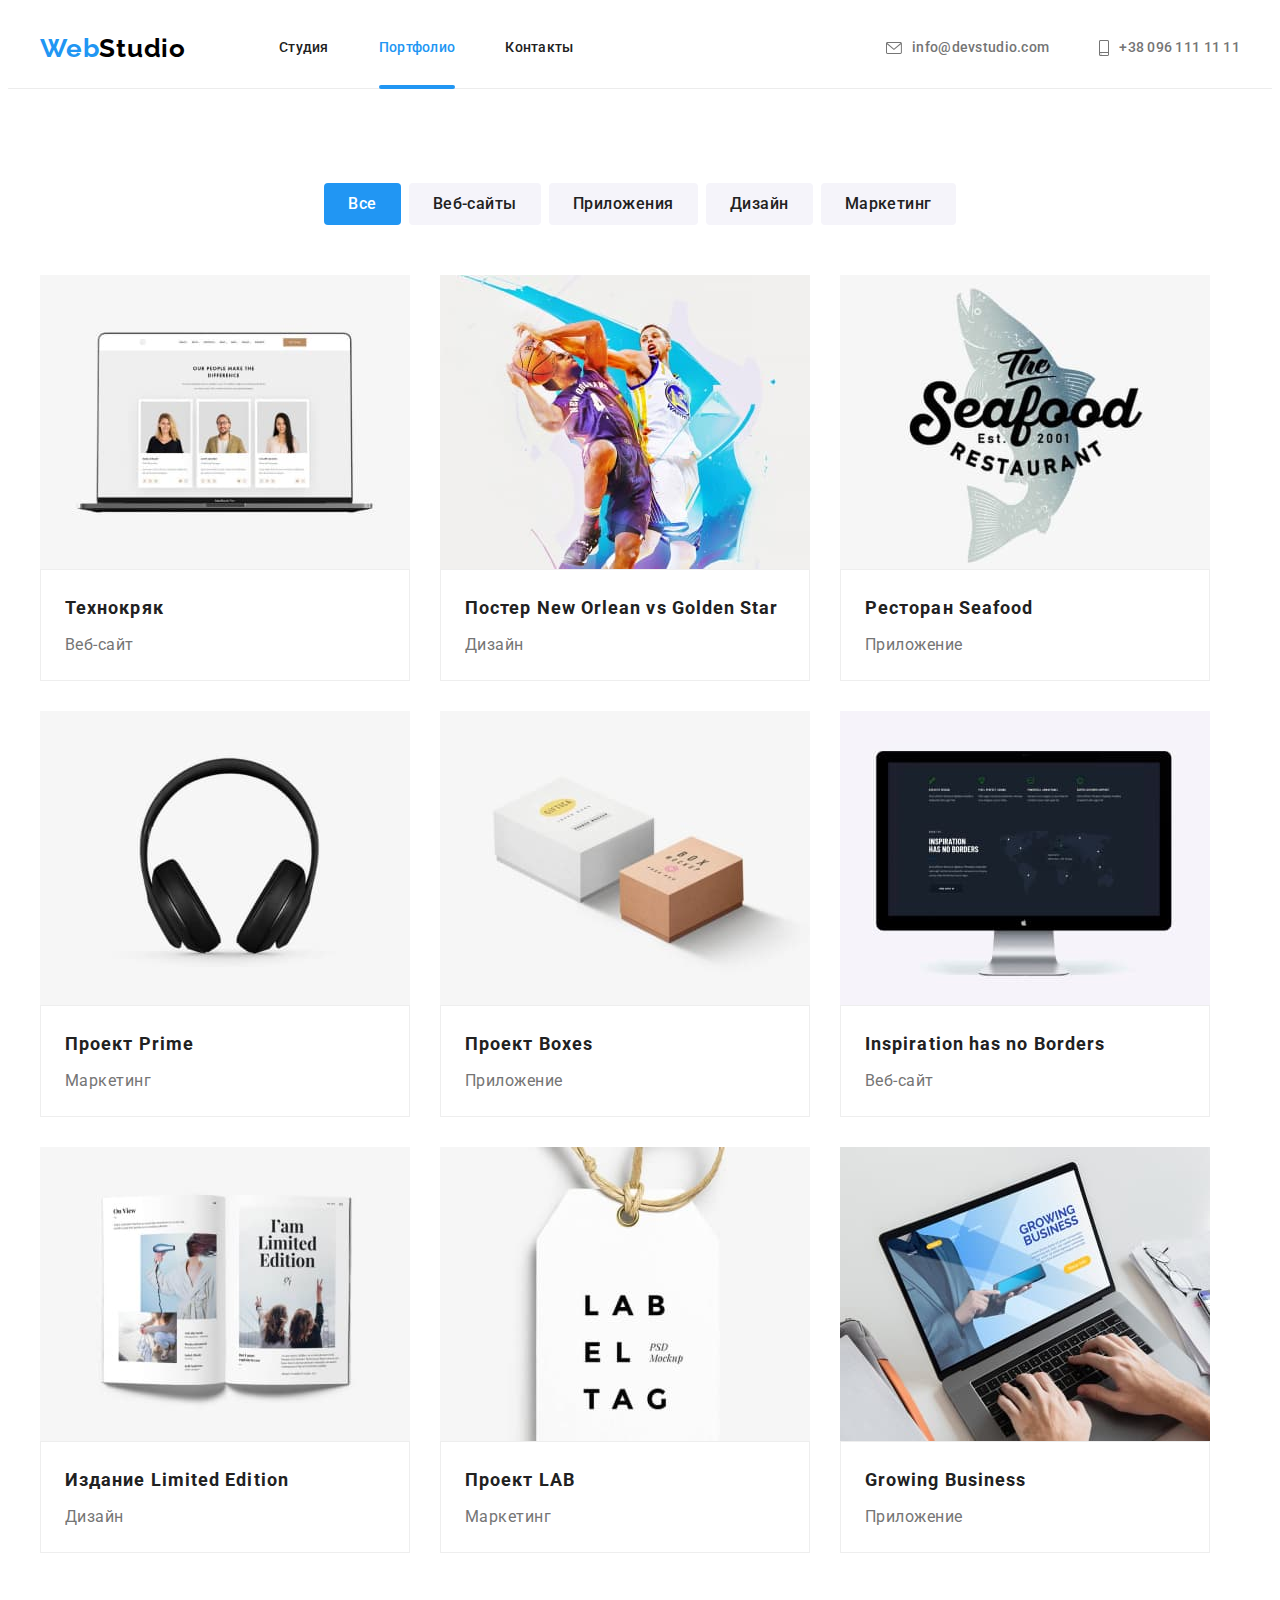
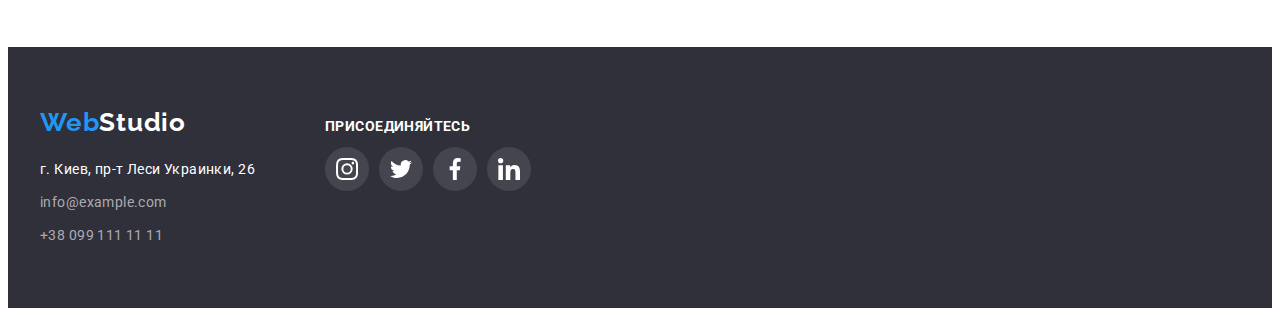
==== portfolio.html @ 2990ffb9 "копіює файли з goit-markup-hw-05" ====
<!DOCTYPE html>
<html lang="ru">

<head>
    <meta charset="UTF-8">
    <meta http-equiv="X-UA-Compatible" content="IE=edge">
    <meta name="viewport" content="width=device-width, initial-scale=1.0">
    <title>WebStudio</title>
    <link rel="preconnect" href="https://fonts.googleapis.com">
    <link rel="preconnect" href="https://fonts.gstatic.com" crossorigin>
    <link href="https://fonts.googleapis.com/css2?family=Raleway:wght@700&family=Roboto:wght@400;500;700;900&display=swap"
     rel="stylesheet">
    <link rel="stylesheet" href="https://cdnjs.cloudflare.com/ajax/libs/modern-normalize/1.1.0/modern-normalize.min.css"
    integrity="sha512-wpPYUAdjBVSE4KJnH1VR1HeZfpl1ub8YT/NKx4PuQ5NmX2tKuGu6U/JRp5y+Y8XG2tV+wKQpNHVUX03MfMFn9Q=="
    crossorigin="anonymous" referrerpolicy="no-referrer" />
    <link rel="stylesheet" href="./css/styles.css">
</head>

<body>
    <!--Хедер-->
    
    <header class="header">

      <div class="container main-list">
      <nav class="navigation">
        <a href="./index.html" class="logo">Web<span class="studio-top">Studio</span></a>
        
            <ul class="site-nav list">
                <li class="item"><a href="./index.html" class="link">Студия</a></li>
                <li class="item"> <a href="./portfolio.html" class="link active">Портфолио</a></li>
                <li class="item"> <a href="" class="link">Контакты</a></li>
            </ul>
        </nav>
    
        <ul class="contact-list">
            <li class="item"><a class="link" href="mailto:info@devstudio.com"><svg class="envelope-icon"><use href="./images/icons.svg#icon-envelope"></use> </svg>info@devstudio.com</a></li>
            <li class="item"> <a class="link" href="tel:+380961111111"><svg class="smartphone-icon"><use href="./images/icons.svg#icon-smartphone"></use></svg>+38 096 111 11 11</a></li>
        </ul>

        </div>
    
    </header>

    <!--Мейн-->

    <main>

        <section class="section">

          <div class="container">

            <h1 class="visually-hidden">Наши работы</h1>

         <ul class="button-list">

            <li class="item"><button class="button current" type="button" >Все</button></li>
            <li class="item"><button class="button" type="button">Веб-сайты</button></li>
            <li class="item"><button class="button" type="button">Приложения</button></li>
            <li class="item"><button class="button" type="button">Дизайн</button></li>
            <li class="item"><button class="button" type="button">Маркетинг</button></li>
              
         </ul>


         <ul class="projects">
             <li class="item">
                <a class="link-item-projects" href="">
                  <div class="overlay-thumb"><img class="projects-picture" src="./images/porfolio-img-1.jpg" alt="Технокряк" width="370" height="294">
                  <div class="text-thumb"><p class="overlay-text">Ресурс предлагает комплексные предложения с разным уровнем функционала и сервисов. Все это
                    позволит посетителю получить
                    исчерпывающие сведения о компании или частном лице.</p></div>
                  </div>
                  <div class="card-content">
                  <h2 class="project-title" >Технокряк</h2>
                  <p class="project-text" >Веб-сайт</p>
                </div>
               </a>
             </li>
             <li class="item">
                <a class="link-item-projects" href="">
                <div class="overlay-thumb"><img class="projects-picture" src="./images/porfolio-img-2.jpg" alt="Технокряк" width="370" height="294">
                <div class="text-thumb">
                 <p class="overlay-text">Ресурс предлагает комплексные предложения с разным уровнем функционала и сервисов. Все это
                  позволит посетителю получить
                  исчерпывающие сведения о компании или частном лице.</p>
                </div>
                 </div>
                  <div class="card-content">
                  <h2 class="project-title" >Постер New Orlean vs Golden Star</h2>
                  <p class="project-text" >Дизайн</p>
                  </div>
                </a>
             </li>
             <li class="item">
                <a class="link-item-projects" href="">
                  <div class="overlay-thumb"><img class="projects-picture" src="./images/porfolio-img-3.jpg" alt="Технокряк" width="370"
                    height="294">
                  <div class="text-thumb">
                    <p class="overlay-text">Ресурс предлагает комплексные предложения с разным уровнем функционала и сервисов. Все это
                      позволит посетителю получить
                      исчерпывающие сведения о компании или частном лице.</p>
                  </div>
                  </div>
                  <div class="card-content">
                  <h2 class="project-title" >Ресторан Seafood</h2>
                  <p class="project-text" >Приложение</p>
                  </div>
                </a>
             </li>
             <li class="item">
                <a class="link-item-projects" href="">
                  <div class="overlay-thumb"><img class="projects-picture" src="./images/porfolio-img-4.jpg" alt="Технокряк" width="370"
                    height="294">
                  <div class="text-thumb">
                    <p class="overlay-text">Ресурс предлагает комплексные предложения с разным уровнем функционала и сервисов. Все это
                      позволит посетителю получить
                      исчерпывающие сведения о компании или частном лице.</p>
                  </div>
                  </div>
                  <div class="card-content">
                  <h2 class="project-title" >Проект Prime</h2>
                  <p class="project-text" >Маркетинг</p>
                  </div>
                </a>
             </li>
             <li class="item">
                <a class="link-item-projects" href="">
                  <div class="overlay-thumb"><img class="projects-picture" src="./images/porfolio-img-5.jpg" alt="Технокряк" width="370"
                    height="294">
                  <div class="text-thumb">
                    <p class="overlay-text">Ресурс предлагает комплексные предложения с разным уровнем функционала и сервисов. Все это
                      позволит посетителю получить
                      исчерпывающие сведения о компании или частном лице.</p>
                  </div>
                  </div>
                  <div class="card-content">
                  <h2 class="project-title" >Проект Boxes</h2>
                  <p class="project-text" >Приложение</p>
                  </div>
                </a>
             </li>
             <li class="item">
                <a class="link-item-projects" href="">
                <div class="overlay-thumb"><img class="projects-picture" src="./images/porfolio-img-6.jpg" alt="Технокряк" width="370"
                  height="294">
                <div class="text-thumb">
                  <p class="overlay-text">Ресурс предлагает комплексные предложения с разным уровнем функционала и сервисов. Все это
                    позволит посетителю получить
                    исчерпывающие сведения о компании или частном лице.</p>
                </div>
                </div>
                  <div class="card-content">
                  <h2 class="project-title" >Inspiration has no Borders</h2>
                  <p class="project-text" >Веб-сайт</p>
                  </div>
                </a>
             </li>
             <li class="item">
                <a class="link-item-projects" href="">
                  <div class="overlay-thumb"><img class="projects-picture" src="./images/porfolio-img-7.jpg" alt="Технокряк" width="370"
                    height="294">
                  <div class="text-thumb">
                    <p class="overlay-text">Ресурс предлагает комплексные предложения с разным уровнем функционала и сервисов. Все это
                      позволит посетителю получить
                      исчерпывающие сведения о компании или частном лице.</p>
                  </div>
                  </div>
                  <div class="card-content">
                  <h2 class="project-title" >Издание Limited Edition</h2>
                  <p class="project-text" >Дизайн</p>
                  </div>
                </a>
             </li>
             <li class="item">
                <a class="link-item-projects" href="">
                <div class="overlay-thumb"><img class="projects-picture" src="./images/porfolio-img-8.jpg" alt="Технокряк" width="370"
                  height="294">
                <div class="text-thumb">
                  <p class="overlay-text">Ресурс предлагает комплексные предложения с разным уровнем функционала и сервисов. Все это
                    позволит посетителю получить
                    исчерпывающие сведения о компании или частном лице.</p>
                </div>
                </div>
                  <div class="card-content">
                  <h2 class="project-title" >Проект LAB</h2>
                  <p class="project-text" >Маркетинг</p>
                  </div>
                </a>
             </li>
             <li class="item">
                <a class="link-item-projects" href="">
                  <div class="overlay-thumb"><img class="projects-picture" src="./images/porfolio-img-9.jpg" alt="Технокряк" width="370"
                    height="294">
                  <div class="text-thumb">
                    <p class="overlay-text">Ресурс предлагает комплексные предложения с разным уровнем функционала и сервисов. Все это
                      позволит посетителю получить
                      исчерпывающие сведения о компании или частном лице.</p>
                  </div>
                  </div>
                  <div class="card-content">
                  <h2 class="project-title" >Growing Business</h2>
                  <p class="project-text" >Приложение</p>
                  </div>
                </a>
             </li>
         </ul>

        </div>
            

        </section>
    </main>

    <!--Футер-->
    
    <footer class="footer">

      <div class="container footer">

        <div>
    
        <a href="./index.html" class="logo">Web<span class="studio-bottom">Studio</span></a>
    
        <address>
    
            <ul class="address-list">
                <li>
                    <p class="street-name">г. Киев, пр-т Леси Украинки, 26</p>
                </li>
                <li><a class="contact-info" href="mailto:info@example.com">info@example.com</a></li>
                <li><a class="contact-info tel" href="tel:+380991111111">+38 099 111 11 11</a></li>
            </ul>
    
        </address>

        </div>

            <div class="social-networks-footer">
            
              <h2 class="footer-titles">присоединяйтесь</h2>
            
              <ul class="social-networks-list">
                <li class="network-item"><a href="" class="ntw-link"><svg class="social-ntw-icons"> <use href="./images/icons.svg#icon-instagram"></use> </svg></a></li>
                <li class="network-item"><a href="" class="ntw-link"><svg class="social-ntw-icons"><use href="./images/icons.svg#icon-twitter"></use> </svg></a></li>
                <li class="network-item"><a href="" class="ntw-link"><svg class="social-ntw-icons"> <use href="./images/icons.svg#icon-facebook"></use> </svg></a></li>
                <li class="network-item"><a href="" class="ntw-link"><svg class="social-ntw-icons"> <use href="./images/icons.svg#icon-linkedin"></use> </svg></a></li>
              </ul>
            
            </div>

        </div>
    
    </footer>
</body>
---- css/styles.css ----
/* Основний колір тексту : #757575 */

/* Вторинний колір тексту : #212121 */

/* Головний колір фону : #FFFFFF */

/* Прозорий білий для пошти і тел в футері : rgba(255, 255, 255, 0.6) */

/* Колір акценту : #2196F3 */

/* Чорнрий колір для лого : #000000 */

/* Колір фону : #F5F4FA */

/* Вторинний колір фону : #2F303A*/

/* Вторинний колір фону кнопки на баннері : #188CE8 */

/* Колір нижньої рамки у хедері : #ECECEC */

/* Колір рамки для карток на сторінці потфоліо : #EEEEEE */

/* Колір для іконок соцмереж */




:root {
    --primary-text-color: #757575 ;
    --title-text-color: #212121;
    --accent-color: #2196F3;
    --logo-black-color: #000000;
    --primary-bg-color: #FFFFFF;
    --transparent-white: rgba(255, 255, 255, 0.6);
    --background-color: #F5F4FA;
    --secondary-bg-color: #2F303A;
    --hover-color-for-banner-button: #188CE8;
    --header-border-line: #ECECEC;
    --card-border-line: #EEEEEE;
    --icon-fill:#AFB1B8;
    
}



body {
    font-family: "Roboto", "Montserrat", "Nunito", sans-serif;
    background-color: var(--primary-bg-color);
    color: var(--primary-text-color);
    font-size: 14px;
}

a {
    text-decoration: none;
}

ul {
    list-style: none;
}

h1,h2,h3,h4,h5,h6,ul,p {
    margin: 0;
    padding: 0;
}

/* Container */

.container {

    width: 1200px;
    padding-left: 15px;
    padding-right: 15px;
    margin-left: auto;
    margin-right: auto;
    
}


/* Header */

.header {
    
    border-bottom: 1px solid var(--header-border-line);
}

.main-list {
    display: flex;
    
    align-items: center;

}


/* Logo */

.logo {
    display: flex;
    font-family: "Raleway", sans-serif;
    color: var(--accent-color) ;
    font-weight: 700;
    font-size: 26px;
    line-height: 1.19;
    letter-spacing: 0.03em;
}


.studio-top {
    color: var(--logo-black-color) ; 
}

.studio-bottom {
    color: var(--primary-bg-color);

} 




/* Site-nav */

.site-nav {
    display: flex; 
    margin-left: 93px;
}

.navigation {
    display: flex;
    align-items: center;
}

.site-nav .item + .item {
    margin-left: 50px;
}

.site-nav .link {
    display: block;
    padding-top: 32px;
    padding-bottom: 32px;

    color: var(--title-text-color);
    font-weight: 500;
    line-height: 1.14;
    letter-spacing: 0.02em; 
    position: relative;

    transition: color 250ms cubic-bezier(0.4, 0, 0.2, 1);
}


.site-nav .link::after {
    position: absolute;
    content: '';
    width: 100%;
    height: 4px;
    background-color: var(--accent-color);
    display: inline-block;
    border-radius: 2px;
    bottom: -1px;
    left: 0px;
    
    opacity: 0;

    transition: opacity 250ms cubic-bezier(0.4, 0, 0.2, 1);
}

.link:hover::after, .link:focus::after {
    opacity: 1;
}



.site-nav .link:hover, .site-nav .link:focus {
    color: var(--accent-color);

}

.link.active {
    color: var(--accent-color);
    
}

.link.active::after {
    opacity: 1;
}







/* Contacts */

.contact-list {
    margin-left: auto;
    
    display: flex;
    font-weight: 500;
    line-height:  1.14;
    letter-spacing: 0.02em;
}

.contact-list .item + .item {
    margin-left: 50px;
}



.contact-list .link {
    color: var(--primary-text-color);
    display: flex;
    align-items: center;

    transition: color 250ms cubic-bezier(0.4, 0, 0.2, 1);
}


.contact-list .link:hover, .contact-list .link:focus {
    color: var(--accent-color);
}

.envelope-icon {
    fill: currentColor;
    width: 16px;
    height: 12px;
    margin-right: 10px;
}

.smartphone-icon {
    fill: currentColor;
    width: 10px;
    height: 16px;
    margin-right: 10px;
}








/* Баннер */

.banner {
    padding: 200px 0px;
    text-align: center;
    margin-left: auto;
    margin-right: auto;
    max-width: 1600px;
    height: 600px;
    background-image: linear-gradient( rgba(47, 48, 58, 0.4), rgba(47, 48, 58, 0.4)),
     url(../images/banner.jpg);
    

    background-color: var(--secondary-bg-color);
}

.banner-title {
    margin-bottom: 30px;
    

    text-transform: uppercase;
    color: var(--primary-bg-color);
    font-weight: 900;
    font-size: 44px;
    line-height: 1.36;
    text-align: center;
    letter-spacing: 0.06em;
   
}

.banner-button {

    min-width: 200px;
    padding: 10px 32px;
    border-radius: 4px;
    border-color: transparent;
    

    font-family: inherit;
    color: var(--primary-bg-color);
    background-color: var(--accent-color);
    font-weight: 700;
    font-size: 16px;
    line-height: 1.88;
    letter-spacing: 0.06em;
    cursor: pointer;

    transition: background-color 250ms cubic-bezier(0.4, 0, 0.2, 1);
    
}

.banner-button:hover, .banner-button:focus {
    background-color: var(--hover-color-for-banner-button);
}

/* Section */

.section {
    padding-top: 94px;
    padding-bottom: 94px;
}

.section-title {
    margin-bottom: 50px;

    color: var(--title-text-color) ;
    font-size: 36px;
    line-height: 1.16;
    letter-spacing: 0.03em;
}

.visually-hidden {
    position: absolute;
    width: 1px;
    height: 1px;
    margin: -1px;
    border: 0;
    padding: 0;
    white-space: nowrap;
    clip-path: inset(100%);
    clip: rect(0 0 0 0);
    overflow: hidden;
}


/* Features */

.section.features {
    padding-bottom: 0px;
}

.section-title.features {
    display: none;
}

.feature-list {
    display: flex;
}

.feature-list .item {
    display: inline-block;
    align-items: center;
}

.icon-box {
    display: flex;
    justify-content: center;
    align-items: center;

    margin-bottom: 30px;
    height: 120px;
    background-color: var(--background-color);
}

.features-icon {

   width: 70px;
   height: 70px;
   
}

.feature-list .item + .item {
    margin-left: 30px;
}


.feature-list .title {
    color: var(--title-text-color);
    font-size: 14px;
    line-height: 1.14;
    letter-spacing: 0.03em;
    text-transform: uppercase;
    
}

.feature-list .feature-text {
    line-height: 1.71;
    letter-spacing: 0.03em;
}



/* Examples of work */

.section-title.works {
    text-align: center;
}

.work-examples {
    display: flex;
    line-height: 0;
}

.work-examples .item {
    display: block;
}

.work-examples .item + .item {
   margin-left: 30px;
}

.work-examples .item {
    position: relative;
}

.work-image {
    position: absolute;
    left: 0px;
    bottom:0px;
    width: 100%;
    padding: 27px 82px;

    font-weight: 700;
    font-size: 14px;
    line-height: 1.14;
    letter-spacing: 0.03em;
    text-transform: uppercase;

    color: var(--primary-bg-color);
    background-color: rgba(47, 48, 58, 0.8);
}



/* Team */

.section-title.team {
    text-align: center;
}

.section.team {
    background-color: var(--background-color);
}

.team-list {
    display: flex;
   
}

.team-list .title {
    color: var(--title-text-color);
    font-weight: 500;
    font-size: 16px;
    line-height: 1.19;
    letter-spacing: 0.03em;
}

.team-list .position {
    font-size: 16px;
    line-height: 2;
    letter-spacing: 0.03em;   
    margin-bottom: 16px;
    
}

.team-list-text {
     padding-top: 30px;
     padding-bottom: 30px;
     text-align: center;
    
}

.team-list .title, .feature-list .title {
    margin-bottom: 10px;
}

.team-list .item {
    border-bottom-right-radius: 4px;
    border-bottom-left-radius: 4px ;
    

    background-color: var(--primary-bg-color);
    box-shadow: 0px 1px 3px rgba(0, 0, 0, 0.12),
    0px 1px 1px rgba(0, 0, 0, 0.14),
    0px 2px 1px rgba(0, 0, 0, 0.2);
}

.team-list .item + .item {
    margin-left: 30px;
}

.team-member-picture {
    max-width: 100%;
    display: block;
}

.web-list {
    display: flex;
     padding: 0px 32px;
     
    
    
}

.web-list-item {
    background-color: var(--primary-bg-color);
    cursor: pointer;
    display: flex;
    justify-content: center;
    align-items: center;
    width: 44px;
    height: 44px;
    border-radius: 50%;
    
    transition: background-color 250ms cubic-bezier(0.4, 0, 0.2, 1);
}

.web-list-item:hover {
    background-color: var(--accent-color);
}


.web-list .web-list-item + .web-list-item {
    margin-left: 10px;
}

.social-networks-icon {
    
    fill: var(--icon-fill);
    
    width: 22px;
    height: 22px;

    transition: fill 250ms cubic-bezier(0.4, 0, 0.2, 1);
    
}

.web-list-item:hover > .social-networks-icon {
    fill: var(--primary-bg-color);
}

/* Clients */

.section-title.clients {
    text-align: center;
}

.company-list {
    display: flex;
}

.clients-link {
    display: flex;
    justify-content: center;
    align-items: center;
    width: 170px;
    height: 92px;
    border: 1px solid var(--icon-fill);
    border-radius: 4px;
    cursor: pointer;
    fill: var(--icon-fill);

    transition: fill 250ms cubic-bezier(0.4, 0, 0.2, 1), border-color 250ms cubic-bezier(0.4, 0, 0.2, 1);
}


.icon-clients {
    width: 106px;
    height: 60px;
}

.clients-link:hover, .clients-link:focus {
    fill: var(--accent-color);
    border-color: var(--accent-color);
}

.company-list .clients-item + .clients-item {
    margin-left:30px; 
}


/* Projects */

.projects {
    display: flex;
    flex-wrap: wrap;
}

.projects .project-title {
    margin-bottom: 4px;
    

    color: var(--title-text-color);
    font-size: 18px;
    line-height: 2;
    letter-spacing: 0.06em;
}

.projects .project-text {
    color: var(--primary-text-color);
    font-size: 16px;
    line-height: 1.88;
    letter-spacing: 0.03em;
}

.link-item-projects {
    display: block;

    transition: box-shadow 250ms cubic-bezier(0.4, 0, 0.2, 1);
}

.link-item-projects:focus, .link-item-projects:hover {
    box-shadow: 17px 16px 37px -15px rgba(0, 0, 0, 0.51);
}

.projects .item {

    flex-basis: 370px;
    margin-right: 30px;
    margin-bottom: 30px;

}


.projects-picture {
    
    display: block;
    max-width: 100%;
}

.projects .item:nth-child(3n) {
    margin-right: 0px;
}

.projects .item:nth-child(n+7) {
    margin-bottom: 0px;
}

.card-content {
    padding: 20px 24px;
    border: 1px solid var(--card-border-line);
}


.overlay-thumb {
    position: relative;
    overflow: hidden;
}

.overlay-text {
    position: absolute;
    width: 100%;
    height: 100%;
    
    top: 0px;
    left:0px;

    padding: 63px 24px;
    
    font-size: 18px;
    line-height: 1.56;
    letter-spacing: 0.03em;
    text-align: center;
    
    color: var(--primary-bg-color);

}

.text-thumb {
    
    position: absolute;
    
    
    width: 100%;
    height: 100%;
    background-color: rgba(33, 150, 243, 0.9);
    left: 0px;
    top: 0px;

    transform: translateY(100%);
    transition: transform 250ms cubic-bezier(0.4, 0, 0.2, 1);
    
}

.link-item-projects:hover .text-thumb, .link-item-projects:focus .text-thumb {
    transform: translateY(0);
}

   


/* Buttons */



.button-list {
    justify-content: center;
    display: flex;
    margin-bottom: 50px;
}

.button-list .item + .item {
    margin-left: 8px;
}


.button-list .button {

    padding: 6px 22px;
    border-radius: 4px;
    border-color: transparent;

    background-color: var(--background-color);
    cursor: pointer;
    font-family: inherit;
    color: var(--title-text-color);
    font-weight: 500;
    font-size: 16px;
    line-height: 1.62;
    letter-spacing: 0.03em;

    transition: box-shadow 250ms cubic-bezier(0.4, 0, 0.2, 1),color 250ms cubic-bezier(0.4, 0, 0.2, 1), background-color 250ms cubic-bezier(0.4, 0, 0.2, 1);
    
}

.button-list .button:hover, .button-list .button:focus {
box-shadow: 14px 13px 24px -8px rgba(0, 0, 0, 0.59);
}

.button-list .button:hover, .button-list .button:focus {
    color: var(--primary-bg-color);
    background-color: var(--accent-color);
   
}

.button-list .current {
    color: var(--primary-bg-color);
    background-color: var(--accent-color);
}

/* Футер */


.footer {
    padding-top: 60px;
    padding-bottom: 60px;
    
    background-color: var(--secondary-bg-color);
}

.social-networks-footer {
    margin-left: 70px;
}

.social-ntw-icons {
    width: 22px;
    height: 22px;
}

.social-networks-list {
    display: flex;
}

.container.footer {
    display: flex;
    align-items: baseline;
    padding:0;
}

.footer-titles {
    color: var(--primary-bg-color);

    margin-bottom: 20px;
    font-size: 14px;
    line-height: 1.14px;
    letter-spacing: 0.03em;
    text-transform: uppercase;
    
}

.ntw-link {
    cursor: pointer;
    display: flex;
    justify-content: center;
    align-items: center;
    
    width: 44px;
    height: 44px;
    border-radius: 50%;
    background: rgba(255, 255, 255, 0.1);
    fill: var(--primary-bg-color);

    transition: background-color 250ms cubic-bezier(0.4, 0, 0.2, 1);
}


.ntw-link:hover, .ntw-link:focus {
    background-color: var(--accent-color)
}

.social-networks-list > .network-item + .network-item {
    margin-left: 10px;
}




/* Address */

.address-list {
    margin-top: 20px;
}

.address-list .street-name {
    color: var(--primary-bg-color);
    }

.address-list .contact-info {
    color: var(--transparent-white);

    transition: color 250ms cubic-bezier(0.4, 0, 0.2, 1);
}

.address-list .contact-info:hover, .address-list .contact-info:focus {
    color: var(--accent-color);
}

.street-name, .contact-info {
    display: block;
    margin-bottom: 9px;

    line-height: 1.71;
    letter-spacing: 0.03em;
    font-style: normal;
}

.contact-info.tel {
    margin-bottom: 0px;
}

/* Модальное окно */

.backdrop {
    position: fixed;
    left: 0px;
    top: 0px;
    
    height: 100%;
    width: 100%;

    background-color: rgba(0, 0, 0, 0.2);

    opacity: 1;
    transition: opacity 250ms cubic-bezier(0.4, 0, 0.2, 1);
}

.backdrop.is-hidden {
    opacity: 0;
    pointer-events: none;
    visibility: hidden;
}


.modal {
    display: flex;
    justify-content: flex-end;
    position: absolute;
    top: 50%;
    left: 50%;
    transform: translate(-50%, -50%) translateX(0px);

    width: 528px;
    height: 581px;
    border-radius: 4px;
    
    opacity: 1;
    background-color: var(--primary-bg-color);
    transition: transform 250ms cubic-bezier(0.4, 0, 0.2, 1), opacity 250ms cubic-bezier(0.4, 0, 0.2, 1);
    
}

.backdrop.is-hidden .modal {
    transform: translate(-50%, -50%) translateX(-150px);
    opacity: 0;
}

.close-button {

    display: flex;
    justify-content: center;
    align-items: center;
    
    width: 30px;
    height: 30px;
    
    border-radius: 50%;
    border: 1px solid rgba(0, 0, 0, 0.1);

    background-color: var(--primary-bg-color);
    cursor: pointer;
    padding: 0;

    margin-top: 8px;
    margin-right: 8px;
   
}

.button-element {
    width: 11px;
    height: 11px;
}
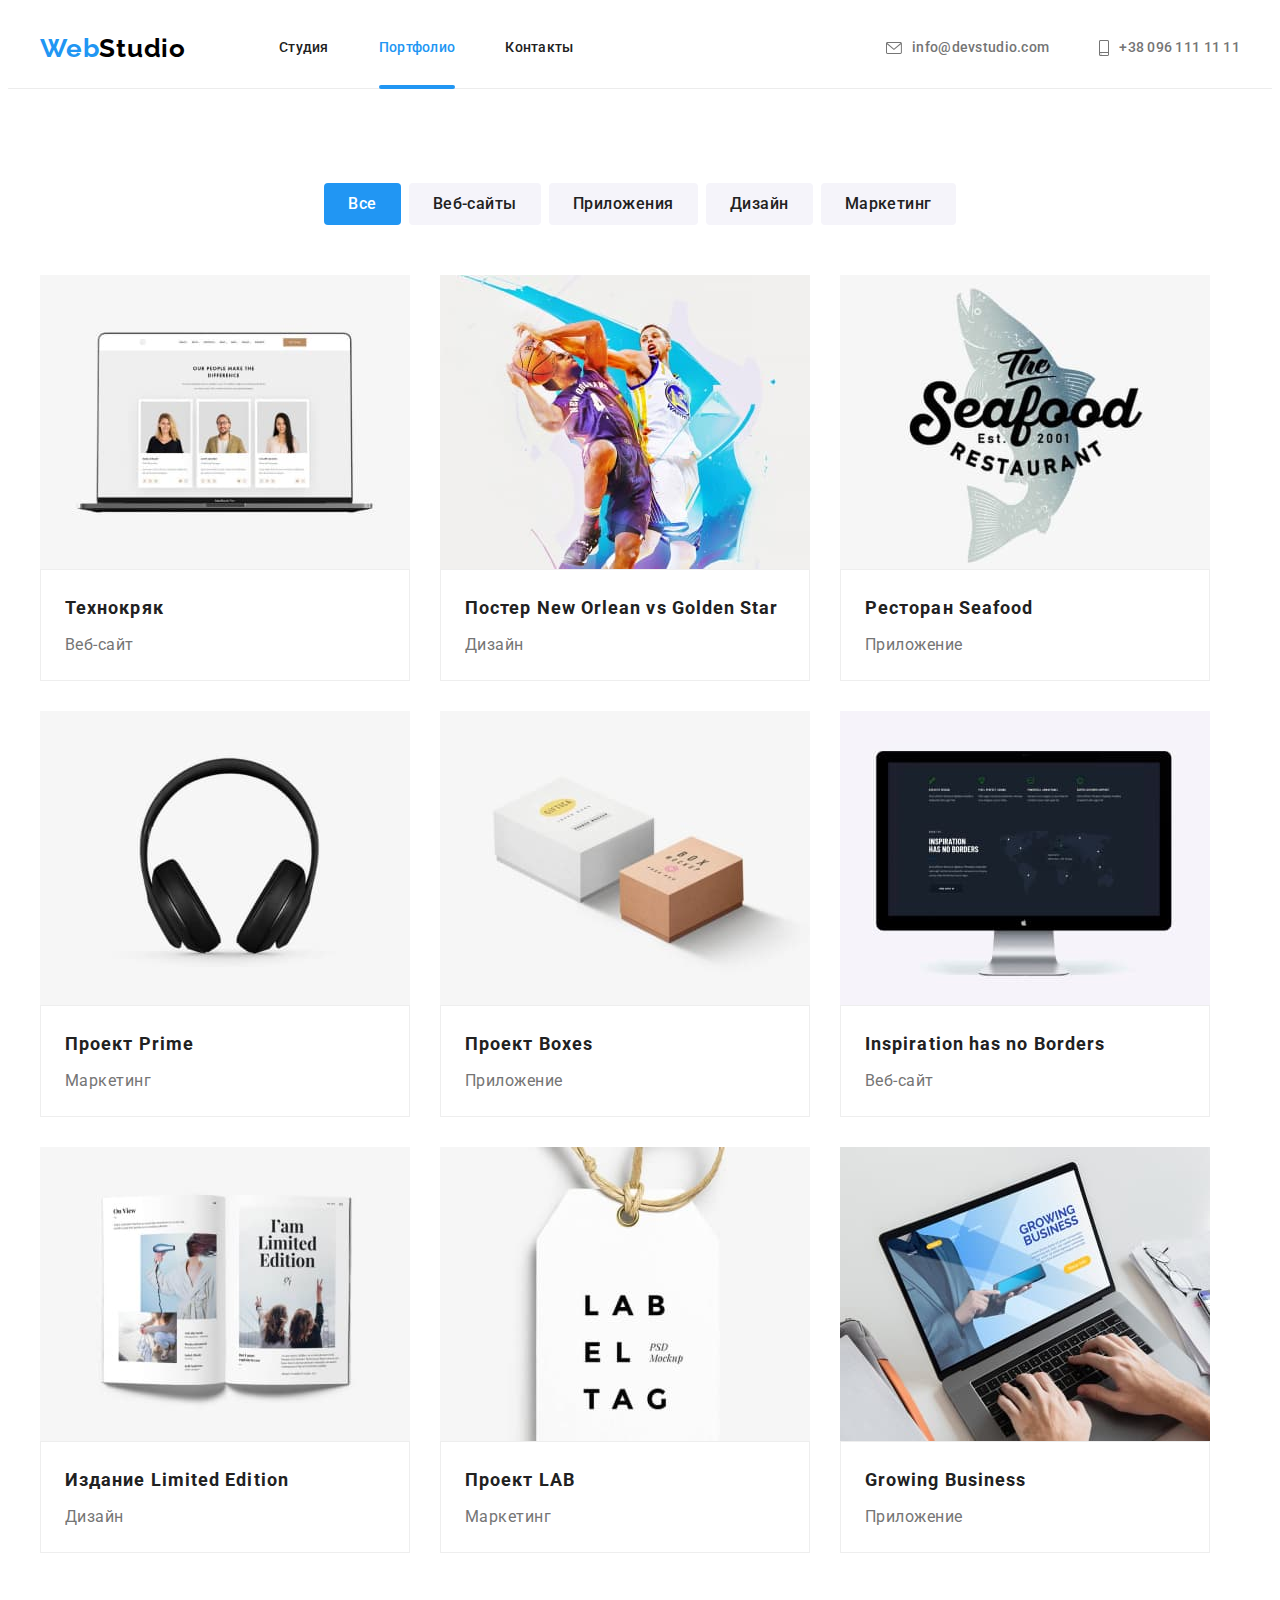
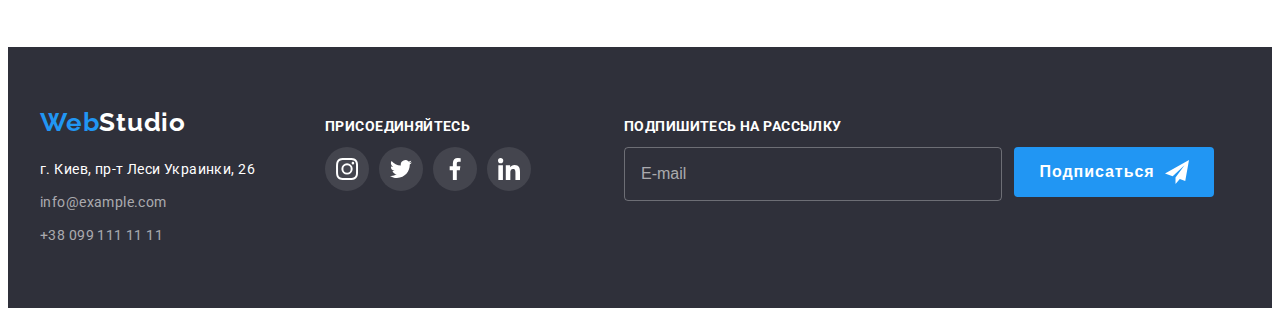
==== commit 69b661cf: "створює область Подпишитесь у футері" ====
--- a/portfolio.html
+++ b/portfolio.html
@@ -248,6 +248,19 @@
             
             </div>
 
+            <div class="email-input">
+            
+              <h2 class="footer-titles">Подпишитесь на рассылку</h2>
+              <div class="subscribe-area">
+                <input type="email" name="email" class="subscribe-mail" placeholder="E-mail">
+                <button type="submit" class="subscribe-button"><span class="subscribe-button-text">Подписаться <svg
+                      class="icon-send">
+                      <use href="./images/icons.svg#icon-icon-send"></use>
+                    </svg></span></button>
+              </div>
+            
+            </div>
+
         </div>
     
     </footer>
--- a/css/styles.css
+++ b/css/styles.css
@@ -797,6 +797,87 @@
 }
 
 
+/* Mail-input */
+
+.email-input {
+    margin-left: 93px;
+}
+
+.subscribe-area {
+    display: flex;
+
+}
+
+.subscribe-mail {
+
+    width: 358px;
+    height: 50px;
+    border: 1px solid rgba(255, 255, 255, 0.3);
+    border-radius: 4px;
+    margin-right: 12px;
+    padding-left: 16px;
+
+
+    background-color: transparent;
+
+    transition: border-color 250ms cubic-bezier(0.4, 0, 0.2, 1);
+   
+}
+
+.subscribe-mail:hover {
+    border-color: rgba(33, 150, 243, 1);;
+}
+
+.subscribe-area input::placeholder {
+    
+    font-size: 16px;
+    line-height: 1.25;
+
+    color: rgba(255, 255, 255, 0.6);
+
+}
+
+.subscribe-button {
+
+    width: 200px;
+    height: 50px;
+    border-radius: 4px;
+    border-color: transparent;
+
+    background-color: rgba(33, 150, 243, 1);
+
+    cursor: pointer;
+
+    transform: scale(1);
+
+    transition: transform 250ms cubic-bezier(0.4, 0, 0.2, 1);
+}
+
+.subscribe-button:hover {
+
+    transform: scale(1.02);
+}
+
+.subscribe-button-text {
+    display: flex;
+    justify-content: center;
+    align-items: center;
+    
+
+    font-weight: 700;
+    font-size: 16px;
+    line-height: 30px;
+    letter-spacing: 0.06em;
+
+    color: var(--primary-bg-color);
+
+}
+
+.icon-send {
+    width: 24px;
+    height: 24px;
+    margin-left: 10px;
+}
 
 
 /* Address */
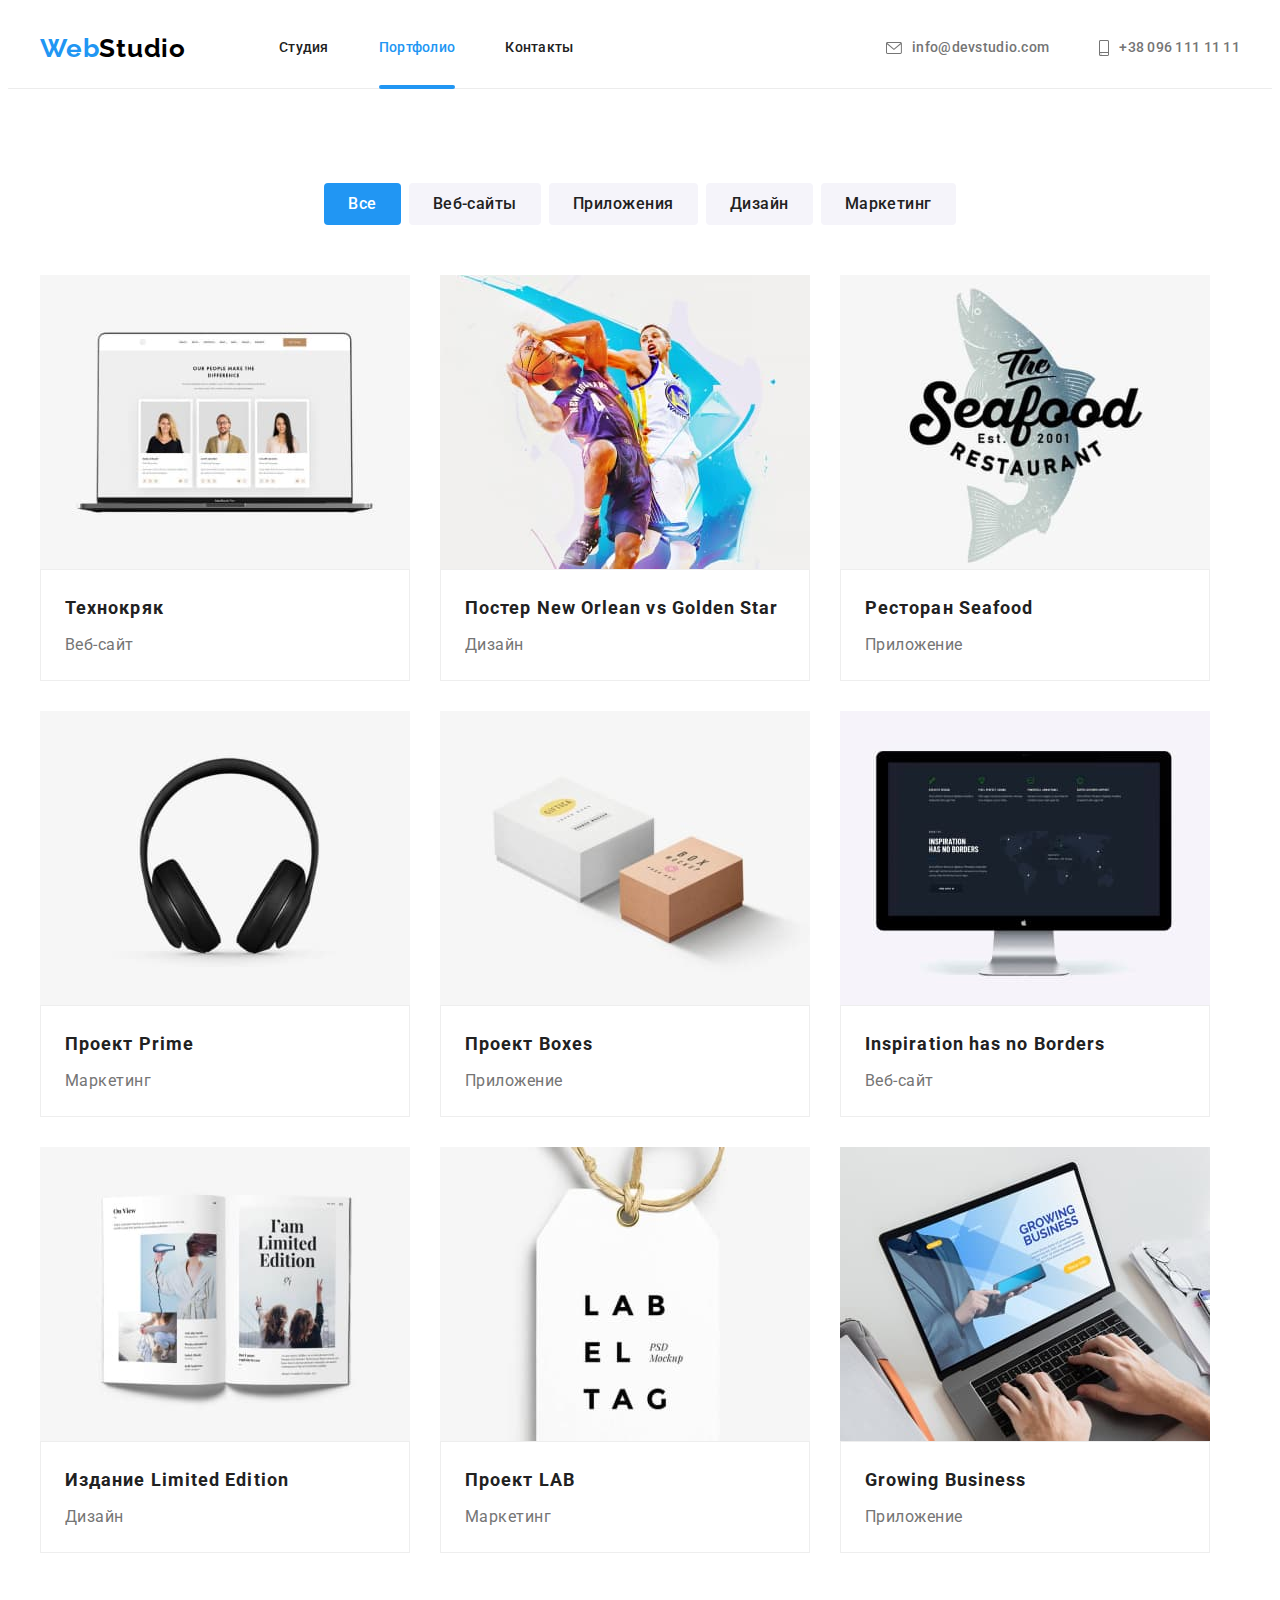
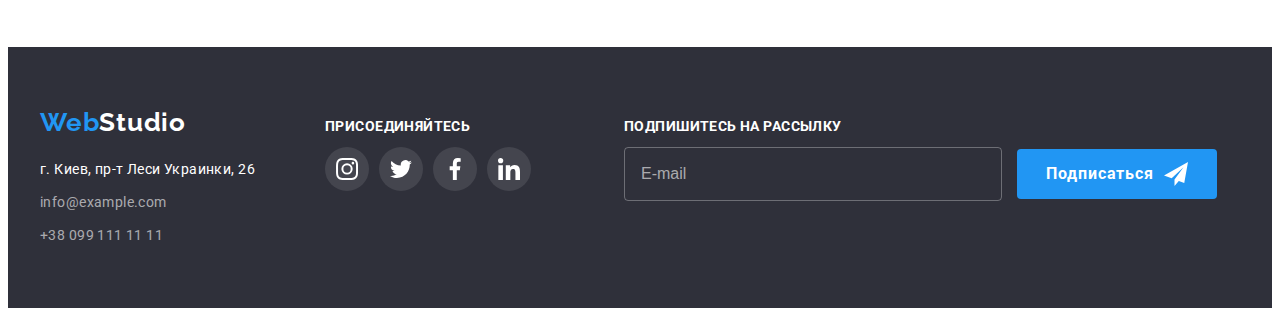
==== commit f973f88b: "виправляє помилки" ====
--- a/portfolio.html
+++ b/portfolio.html
@@ -1,267 +1,358 @@
 <!DOCTYPE html>
 <html lang="ru">
-
-<head>
-    <meta charset="UTF-8">
-    <meta http-equiv="X-UA-Compatible" content="IE=edge">
-    <meta name="viewport" content="width=device-width, initial-scale=1.0">
+  <head>
+    <meta charset="UTF-8" />
+    <meta http-equiv="X-UA-Compatible" content="IE=edge" />
+    <meta name="viewport" content="width=device-width, initial-scale=1.0" />
     <title>WebStudio</title>
-    <link rel="preconnect" href="https://fonts.googleapis.com">
-    <link rel="preconnect" href="https://fonts.gstatic.com" crossorigin>
-    <link href="https://fonts.googleapis.com/css2?family=Raleway:wght@700&family=Roboto:wght@400;500;700;900&display=swap"
-     rel="stylesheet">
-    <link rel="stylesheet" href="https://cdnjs.cloudflare.com/ajax/libs/modern-normalize/1.1.0/modern-normalize.min.css"
-    integrity="sha512-wpPYUAdjBVSE4KJnH1VR1HeZfpl1ub8YT/NKx4PuQ5NmX2tKuGu6U/JRp5y+Y8XG2tV+wKQpNHVUX03MfMFn9Q=="
-    crossorigin="anonymous" referrerpolicy="no-referrer" />
-    <link rel="stylesheet" href="./css/styles.css">
-</head>
-
-<body>
+    <link rel="preconnect" href="https://fonts.googleapis.com" />
+    <link rel="preconnect" href="https://fonts.gstatic.com" crossorigin />
+    <link
+      href="https://fonts.googleapis.com/css2?family=Raleway:wght@700&family=Roboto:wght@400;500;700;900&display=swap"
+      rel="stylesheet"
+    />
+    <link
+      rel="stylesheet"
+      href="https://cdnjs.cloudflare.com/ajax/libs/modern-normalize/1.1.0/modern-normalize.min.css"
+      integrity="sha512-wpPYUAdjBVSE4KJnH1VR1HeZfpl1ub8YT/NKx4PuQ5NmX2tKuGu6U/JRp5y+Y8XG2tV+wKQpNHVUX03MfMFn9Q=="
+      crossorigin="anonymous"
+      referrerpolicy="no-referrer"
+    />
+    <link rel="stylesheet" href="./css/styles.css" />
+  </head>
+
+  <body>
     <!--Хедер-->
-    
+
     <header class="header">
-
       <div class="container main-list">
-      <nav class="navigation">
-        <a href="./index.html" class="logo">Web<span class="studio-top">Studio</span></a>
-        
-            <ul class="site-nav list">
-                <li class="item"><a href="./index.html" class="link">Студия</a></li>
-                <li class="item"> <a href="./portfolio.html" class="link active">Портфолио</a></li>
-                <li class="item"> <a href="" class="link">Контакты</a></li>
-            </ul>
+        <nav class="navigation">
+          <a href="./index.html" class="logo">Web<span class="studio-top">Studio</span></a>
+
+          <ul class="site-nav list">
+            <li class="item"><a href="./index.html" class="link">Студия</a></li>
+            <li class="item"><a href="./portfolio.html" class="link active">Портфолио</a></li>
+            <li class="item"><a href="" class="link">Контакты</a></li>
+          </ul>
         </nav>
-    
+
         <ul class="contact-list">
-            <li class="item"><a class="link" href="mailto:info@devstudio.com"><svg class="envelope-icon"><use href="./images/icons.svg#icon-envelope"></use> </svg>info@devstudio.com</a></li>
-            <li class="item"> <a class="link" href="tel:+380961111111"><svg class="smartphone-icon"><use href="./images/icons.svg#icon-smartphone"></use></svg>+38 096 111 11 11</a></li>
+          <li class="item">
+            <a class="link" href="mailto:info@devstudio.com"
+              ><svg class="envelope-icon"><use href="./images/icons.svg#icon-envelope"></use></svg>info@devstudio.com</a
+            >
+          </li>
+          <li class="item">
+            <a class="link" href="tel:+380961111111"
+              ><svg class="smartphone-icon">
+                <use href="./images/icons.svg#icon-smartphone"></use></svg>+38 096 111 11 11</a
+            >
+          </li>
         </ul>
-
-        </div>
-    
+      </div>
     </header>
 
     <!--Мейн-->
 
     <main>
-
-        <section class="section">
-
-          <div class="container">
-
-            <h1 class="visually-hidden">Наши работы</h1>
-
-         <ul class="button-list">
-
-            <li class="item"><button class="button current" type="button" >Все</button></li>
+      <section class="section">
+        <div class="container">
+          <h1 class="visually-hidden">Наши работы</h1>
+
+          <ul class="button-list">
+            <li class="item"><button class="button current" type="button">Все</button></li>
             <li class="item"><button class="button" type="button">Веб-сайты</button></li>
             <li class="item"><button class="button" type="button">Приложения</button></li>
             <li class="item"><button class="button" type="button">Дизайн</button></li>
             <li class="item"><button class="button" type="button">Маркетинг</button></li>
-              
-         </ul>
-
-
-         <ul class="projects">
-             <li class="item">
-                <a class="link-item-projects" href="">
-                  <div class="overlay-thumb"><img class="projects-picture" src="./images/porfolio-img-1.jpg" alt="Технокряк" width="370" height="294">
-                  <div class="text-thumb"><p class="overlay-text">Ресурс предлагает комплексные предложения с разным уровнем функционала и сервисов. Все это
-                    позволит посетителю получить
-                    исчерпывающие сведения о компании или частном лице.</p></div>
-                  </div>
-                  <div class="card-content">
-                  <h2 class="project-title" >Технокряк</h2>
-                  <p class="project-text" >Веб-сайт</p>
-                </div>
-               </a>
-             </li>
-             <li class="item">
-                <a class="link-item-projects" href="">
-                <div class="overlay-thumb"><img class="projects-picture" src="./images/porfolio-img-2.jpg" alt="Технокряк" width="370" height="294">
-                <div class="text-thumb">
-                 <p class="overlay-text">Ресурс предлагает комплексные предложения с разным уровнем функционала и сервисов. Все это
-                  позволит посетителю получить
-                  исчерпывающие сведения о компании или частном лице.</p>
-                </div>
-                 </div>
-                  <div class="card-content">
-                  <h2 class="project-title" >Постер New Orlean vs Golden Star</h2>
-                  <p class="project-text" >Дизайн</p>
-                  </div>
-                </a>
-             </li>
-             <li class="item">
-                <a class="link-item-projects" href="">
-                  <div class="overlay-thumb"><img class="projects-picture" src="./images/porfolio-img-3.jpg" alt="Технокряк" width="370"
-                    height="294">
-                  <div class="text-thumb">
-                    <p class="overlay-text">Ресурс предлагает комплексные предложения с разным уровнем функционала и сервисов. Все это
-                      позволит посетителю получить
-                      исчерпывающие сведения о компании или частном лице.</p>
-                  </div>
-                  </div>
-                  <div class="card-content">
-                  <h2 class="project-title" >Ресторан Seafood</h2>
-                  <p class="project-text" >Приложение</p>
-                  </div>
-                </a>
-             </li>
-             <li class="item">
-                <a class="link-item-projects" href="">
-                  <div class="overlay-thumb"><img class="projects-picture" src="./images/porfolio-img-4.jpg" alt="Технокряк" width="370"
-                    height="294">
-                  <div class="text-thumb">
-                    <p class="overlay-text">Ресурс предлагает комплексные предложения с разным уровнем функционала и сервисов. Все это
-                      позволит посетителю получить
-                      исчерпывающие сведения о компании или частном лице.</p>
-                  </div>
-                  </div>
-                  <div class="card-content">
-                  <h2 class="project-title" >Проект Prime</h2>
-                  <p class="project-text" >Маркетинг</p>
-                  </div>
-                </a>
-             </li>
-             <li class="item">
-                <a class="link-item-projects" href="">
-                  <div class="overlay-thumb"><img class="projects-picture" src="./images/porfolio-img-5.jpg" alt="Технокряк" width="370"
-                    height="294">
-                  <div class="text-thumb">
-                    <p class="overlay-text">Ресурс предлагает комплексные предложения с разным уровнем функционала и сервисов. Все это
-                      позволит посетителю получить
-                      исчерпывающие сведения о компании или частном лице.</p>
-                  </div>
-                  </div>
-                  <div class="card-content">
-                  <h2 class="project-title" >Проект Boxes</h2>
-                  <p class="project-text" >Приложение</p>
-                  </div>
-                </a>
-             </li>
-             <li class="item">
-                <a class="link-item-projects" href="">
-                <div class="overlay-thumb"><img class="projects-picture" src="./images/porfolio-img-6.jpg" alt="Технокряк" width="370"
-                  height="294">
-                <div class="text-thumb">
-                  <p class="overlay-text">Ресурс предлагает комплексные предложения с разным уровнем функционала и сервисов. Все это
-                    позволит посетителю получить
-                    исчерпывающие сведения о компании или частном лице.</p>
-                </div>
-                </div>
-                  <div class="card-content">
-                  <h2 class="project-title" >Inspiration has no Borders</h2>
-                  <p class="project-text" >Веб-сайт</p>
-                  </div>
-                </a>
-             </li>
-             <li class="item">
-                <a class="link-item-projects" href="">
-                  <div class="overlay-thumb"><img class="projects-picture" src="./images/porfolio-img-7.jpg" alt="Технокряк" width="370"
-                    height="294">
-                  <div class="text-thumb">
-                    <p class="overlay-text">Ресурс предлагает комплексные предложения с разным уровнем функционала и сервисов. Все это
-                      позволит посетителю получить
-                      исчерпывающие сведения о компании или частном лице.</p>
-                  </div>
-                  </div>
-                  <div class="card-content">
-                  <h2 class="project-title" >Издание Limited Edition</h2>
-                  <p class="project-text" >Дизайн</p>
-                  </div>
-                </a>
-             </li>
-             <li class="item">
-                <a class="link-item-projects" href="">
-                <div class="overlay-thumb"><img class="projects-picture" src="./images/porfolio-img-8.jpg" alt="Технокряк" width="370"
-                  height="294">
-                <div class="text-thumb">
-                  <p class="overlay-text">Ресурс предлагает комплексные предложения с разным уровнем функционала и сервисов. Все это
-                    позволит посетителю получить
-                    исчерпывающие сведения о компании или частном лице.</p>
-                </div>
-                </div>
-                  <div class="card-content">
-                  <h2 class="project-title" >Проект LAB</h2>
-                  <p class="project-text" >Маркетинг</p>
-                  </div>
-                </a>
-             </li>
-             <li class="item">
-                <a class="link-item-projects" href="">
-                  <div class="overlay-thumb"><img class="projects-picture" src="./images/porfolio-img-9.jpg" alt="Технокряк" width="370"
-                    height="294">
-                  <div class="text-thumb">
-                    <p class="overlay-text">Ресурс предлагает комплексные предложения с разным уровнем функционала и сервисов. Все это
-                      позволит посетителю получить
-                      исчерпывающие сведения о компании или частном лице.</p>
-                  </div>
-                  </div>
-                  <div class="card-content">
-                  <h2 class="project-title" >Growing Business</h2>
-                  <p class="project-text" >Приложение</p>
-                  </div>
-                </a>
-             </li>
-         </ul>
-
+          </ul>
+
+          <ul class="projects">
+            <li class="item">
+              <a class="link-item-projects" href="">
+                <div class="overlay-thumb">
+                  <img
+                    class="projects-picture"
+                    src="./images/porfolio-img-1.jpg"
+                    alt="Технокряк"
+                    width="370"
+                    height="294"
+                  />
+                  <div class="text-thumb">
+                    <p class="overlay-text">
+                      Ресурс предлагает комплексные предложения с разным уровнем функционала и
+                      сервисов. Все это позволит посетителю получить исчерпывающие сведения о
+                      компании или частном лице.
+                    </p>
+                  </div>
+                </div>
+                <div class="card-content">
+                  <h2 class="project-title">Технокряк</h2>
+                  <p class="project-text">Веб-сайт</p>
+                </div>
+              </a>
+            </li>
+            <li class="item">
+              <a class="link-item-projects" href="">
+                <div class="overlay-thumb">
+                  <img
+                    class="projects-picture"
+                    src="./images/porfolio-img-2.jpg"
+                    alt="Технокряк"
+                    width="370"
+                    height="294"
+                  />
+                  <div class="text-thumb">
+                    <p class="overlay-text">
+                      Ресурс предлагает комплексные предложения с разным уровнем функционала и
+                      сервисов. Все это позволит посетителю получить исчерпывающие сведения о
+                      компании или частном лице.
+                    </p>
+                  </div>
+                </div>
+                <div class="card-content">
+                  <h2 class="project-title">Постер New Orlean vs Golden Star</h2>
+                  <p class="project-text">Дизайн</p>
+                </div>
+              </a>
+            </li>
+            <li class="item">
+              <a class="link-item-projects" href="">
+                <div class="overlay-thumb">
+                  <img
+                    class="projects-picture"
+                    src="./images/porfolio-img-3.jpg"
+                    alt="Технокряк"
+                    width="370"
+                    height="294"
+                  />
+                  <div class="text-thumb">
+                    <p class="overlay-text">
+                      Ресурс предлагает комплексные предложения с разным уровнем функционала и
+                      сервисов. Все это позволит посетителю получить исчерпывающие сведения о
+                      компании или частном лице.
+                    </p>
+                  </div>
+                </div>
+                <div class="card-content">
+                  <h2 class="project-title">Ресторан Seafood</h2>
+                  <p class="project-text">Приложение</p>
+                </div>
+              </a>
+            </li>
+            <li class="item">
+              <a class="link-item-projects" href="">
+                <div class="overlay-thumb">
+                  <img
+                    class="projects-picture"
+                    src="./images/porfolio-img-4.jpg"
+                    alt="Технокряк"
+                    width="370"
+                    height="294"
+                  />
+                  <div class="text-thumb">
+                    <p class="overlay-text">
+                      Ресурс предлагает комплексные предложения с разным уровнем функционала и
+                      сервисов. Все это позволит посетителю получить исчерпывающие сведения о
+                      компании или частном лице.
+                    </p>
+                  </div>
+                </div>
+                <div class="card-content">
+                  <h2 class="project-title">Проект Prime</h2>
+                  <p class="project-text">Маркетинг</p>
+                </div>
+              </a>
+            </li>
+            <li class="item">
+              <a class="link-item-projects" href="">
+                <div class="overlay-thumb">
+                  <img
+                    class="projects-picture"
+                    src="./images/porfolio-img-5.jpg"
+                    alt="Технокряк"
+                    width="370"
+                    height="294"
+                  />
+                  <div class="text-thumb">
+                    <p class="overlay-text">
+                      Ресурс предлагает комплексные предложения с разным уровнем функционала и
+                      сервисов. Все это позволит посетителю получить исчерпывающие сведения о
+                      компании или частном лице.
+                    </p>
+                  </div>
+                </div>
+                <div class="card-content">
+                  <h2 class="project-title">Проект Boxes</h2>
+                  <p class="project-text">Приложение</p>
+                </div>
+              </a>
+            </li>
+            <li class="item">
+              <a class="link-item-projects" href="">
+                <div class="overlay-thumb">
+                  <img
+                    class="projects-picture"
+                    src="./images/porfolio-img-6.jpg"
+                    alt="Технокряк"
+                    width="370"
+                    height="294"
+                  />
+                  <div class="text-thumb">
+                    <p class="overlay-text">
+                      Ресурс предлагает комплексные предложения с разным уровнем функционала и
+                      сервисов. Все это позволит посетителю получить исчерпывающие сведения о
+                      компании или частном лице.
+                    </p>
+                  </div>
+                </div>
+                <div class="card-content">
+                  <h2 class="project-title">Inspiration has no Borders</h2>
+                  <p class="project-text">Веб-сайт</p>
+                </div>
+              </a>
+            </li>
+            <li class="item">
+              <a class="link-item-projects" href="">
+                <div class="overlay-thumb">
+                  <img
+                    class="projects-picture"
+                    src="./images/porfolio-img-7.jpg"
+                    alt="Технокряк"
+                    width="370"
+                    height="294"
+                  />
+                  <div class="text-thumb">
+                    <p class="overlay-text">
+                      Ресурс предлагает комплексные предложения с разным уровнем функционала и
+                      сервисов. Все это позволит посетителю получить исчерпывающие сведения о
+                      компании или частном лице.
+                    </p>
+                  </div>
+                </div>
+                <div class="card-content">
+                  <h2 class="project-title">Издание Limited Edition</h2>
+                  <p class="project-text">Дизайн</p>
+                </div>
+              </a>
+            </li>
+            <li class="item">
+              <a class="link-item-projects" href="">
+                <div class="overlay-thumb">
+                  <img
+                    class="projects-picture"
+                    src="./images/porfolio-img-8.jpg"
+                    alt="Технокряк"
+                    width="370"
+                    height="294"
+                  />
+                  <div class="text-thumb">
+                    <p class="overlay-text">
+                      Ресурс предлагает комплексные предложения с разным уровнем функционала и
+                      сервисов. Все это позволит посетителю получить исчерпывающие сведения о
+                      компании или частном лице.
+                    </p>
+                  </div>
+                </div>
+                <div class="card-content">
+                  <h2 class="project-title">Проект LAB</h2>
+                  <p class="project-text">Маркетинг</p>
+                </div>
+              </a>
+            </li>
+            <li class="item">
+              <a class="link-item-projects" href="">
+                <div class="overlay-thumb">
+                  <img
+                    class="projects-picture"
+                    src="./images/porfolio-img-9.jpg"
+                    alt="Технокряк"
+                    width="370"
+                    height="294"
+                  />
+                  <div class="text-thumb">
+                    <p class="overlay-text">
+                      Ресурс предлагает комплексные предложения с разным уровнем функционала и
+                      сервисов. Все это позволит посетителю получить исчерпывающие сведения о
+                      компании или частном лице.
+                    </p>
+                  </div>
+                </div>
+                <div class="card-content">
+                  <h2 class="project-title">Growing Business</h2>
+                  <p class="project-text">Приложение</p>
+                </div>
+              </a>
+            </li>
+          </ul>
         </div>
-            
-
-        </section>
+      </section>
     </main>
 
     <!--Футер-->
-    
+
     <footer class="footer">
-
       <div class="container footer">
-
         <div>
-    
-        <a href="./index.html" class="logo">Web<span class="studio-bottom">Studio</span></a>
-    
-        <address>
-    
+          <a href="./index.html" class="logo">Web<span class="studio-bottom">Studio</span></a>
+
+          <address>
             <ul class="address-list">
-                <li>
-                    <p class="street-name">г. Киев, пр-т Леси Украинки, 26</p>
-                </li>
-                <li><a class="contact-info" href="mailto:info@example.com">info@example.com</a></li>
-                <li><a class="contact-info tel" href="tel:+380991111111">+38 099 111 11 11</a></li>
+              <li>
+                <p class="street-name">г. Киев, пр-т Леси Украинки, 26</p>
+              </li>
+              <li><a class="contact-info" href="mailto:info@example.com">info@example.com</a></li>
+              <li><a class="contact-info tel" href="tel:+380991111111">+38 099 111 11 11</a></li>
             </ul>
-    
-        </address>
-
+          </address>
         </div>
 
-            <div class="social-networks-footer">
-            
-              <h2 class="footer-titles">присоединяйтесь</h2>
-            
-              <ul class="social-networks-list">
-                <li class="network-item"><a href="" class="ntw-link"><svg class="social-ntw-icons"> <use href="./images/icons.svg#icon-instagram"></use> </svg></a></li>
-                <li class="network-item"><a href="" class="ntw-link"><svg class="social-ntw-icons"><use href="./images/icons.svg#icon-twitter"></use> </svg></a></li>
-                <li class="network-item"><a href="" class="ntw-link"><svg class="social-ntw-icons"> <use href="./images/icons.svg#icon-facebook"></use> </svg></a></li>
-                <li class="network-item"><a href="" class="ntw-link"><svg class="social-ntw-icons"> <use href="./images/icons.svg#icon-linkedin"></use> </svg></a></li>
-              </ul>
-            
-            </div>
-
-            <div class="email-input">
-            
-              <h2 class="footer-titles">Подпишитесь на рассылку</h2>
-              <div class="subscribe-area">
-                <input type="email" name="email" class="subscribe-mail" placeholder="E-mail">
-                <button type="submit" class="subscribe-button"><span class="subscribe-button-text">Подписаться <svg
-                      class="icon-send">
-                      <use href="./images/icons.svg#icon-icon-send"></use>
-                    </svg></span></button>
-              </div>
-            
-            </div>
-
+        <div class="social-networks-footer">
+          <h2 class="footer-titles">присоединяйтесь</h2>
+
+          <ul class="social-networks-list">
+            <li class="network-item">
+              <a href="" class="ntw-link"
+                ><svg class="social-ntw-icons">
+                  <use href="./images/icons.svg#icon-instagram"></use></svg></a>
+            </li>
+            <li class="network-item">
+              <a href="" class="ntw-link"
+                ><svg class="social-ntw-icons">
+                  <use href="./images/icons.svg#icon-twitter"></use></svg></a>
+            </li>
+            <li class="network-item">
+              <a href="" class="ntw-link"
+                ><svg class="social-ntw-icons">
+                  <use href="./images/icons.svg#icon-facebook"></use></svg></a>
+            </li>
+            <li class="network-item">
+              <a href="" class="ntw-link"
+              ><svg class="social-ntw-icons">
+                  <use href="./images/icons.svg#icon-linkedin"></use></svg></a>
+            </li>
+          </ul>
         </div>
-    
+
+        <div class="email-input">
+          <h2 class="footer-titles">Подпишитесь на рассылку</h2>
+          <div class="subscribe-area">
+            <label for="user_email"></label>
+            <input
+              type="email"
+              name="email"
+              class="subscribe-mail"
+              placeholder="E-mail"
+              id="user_email"
+            />
+            <button type="submit" class="subscribe-button">
+              <span class="subscribe-button-text"
+                >Подписаться
+                <svg class="icon-send"><use href="./images/icons.svg#icon-icon-send"></use></svg></span>
+            </button>
+          </div>
+        </div>
+      </div>
     </footer>
-</body>+  </body>
+</html>
--- a/css/styles.css
+++ b/css/styles.css
@@ -1,5 +1,3 @@
-
-
 /* Основний колір тексту : #757575 */
 
 /* Вторинний колір тексту : #212121 */
@@ -24,969 +22,1038 @@
 
 /* Колір для іконок соцмереж */
 
-
-
-
 :root {
-    --primary-text-color: #757575 ;
-    --title-text-color: #212121;
-    --accent-color: #2196F3;
-    --logo-black-color: #000000;
-    --primary-bg-color: #FFFFFF;
-    --transparent-white: rgba(255, 255, 255, 0.6);
-    --background-color: #F5F4FA;
-    --secondary-bg-color: #2F303A;
-    --hover-color-for-banner-button: #188CE8;
-    --header-border-line: #ECECEC;
-    --card-border-line: #EEEEEE;
-    --icon-fill:#AFB1B8;
-    
-}
-
-
+  --primary-text-color: #757575;
+  --title-text-color: #212121;
+  --accent-color: #2196f3;
+  --logo-black-color: #000000;
+  --primary-bg-color: #ffffff;
+  --transparent-white: rgba(255, 255, 255, 0.6);
+  --background-color: #f5f4fa;
+  --secondary-bg-color: #2f303a;
+  --hover-color-for-banner-button: #188ce8;
+  --header-border-line: #ececec;
+  --card-border-line: #eeeeee;
+  --icon-fill: #afb1b8;
+}
 
 body {
-    font-family: "Roboto", "Montserrat", "Nunito", sans-serif;
-    background-color: var(--primary-bg-color);
-    color: var(--primary-text-color);
-    font-size: 14px;
+  font-family: 'Roboto', 'Montserrat', 'Nunito', sans-serif;
+  background-color: var(--primary-bg-color);
+  color: var(--primary-text-color);
+  font-size: 14px;
 }
 
 a {
-    text-decoration: none;
+  text-decoration: none;
 }
 
 ul {
-    list-style: none;
-}
-
-h1,h2,h3,h4,h5,h6,ul,p {
-    margin: 0;
-    padding: 0;
+  list-style: none;
+}
+
+h1,
+h2,
+h3,
+h4,
+h5,
+h6,
+ul,
+p {
+  margin: 0;
+  padding: 0;
 }
 
 /* Container */
 
 .container {
-
-    width: 1200px;
-    padding-left: 15px;
-    padding-right: 15px;
-    margin-left: auto;
-    margin-right: auto;
-    
-}
-
+  width: 1200px;
+  padding-left: 15px;
+  padding-right: 15px;
+  margin-left: auto;
+  margin-right: auto;
+}
 
 /* Header */
 
 .header {
-    
-    border-bottom: 1px solid var(--header-border-line);
+  border-bottom: 1px solid var(--header-border-line);
 }
 
 .main-list {
-    display: flex;
-    
-    align-items: center;
-
-}
-
+  display: flex;
+
+  align-items: center;
+}
 
 /* Logo */
 
 .logo {
-    display: flex;
-    font-family: "Raleway", sans-serif;
-    color: var(--accent-color) ;
-    font-weight: 700;
-    font-size: 26px;
-    line-height: 1.19;
-    letter-spacing: 0.03em;
-}
-
+  display: flex;
+  font-family: 'Raleway', sans-serif;
+  color: var(--accent-color);
+  font-weight: 700;
+  font-size: 26px;
+  line-height: 1.19;
+  letter-spacing: 0.03em;
+}
 
 .studio-top {
-    color: var(--logo-black-color) ; 
+  color: var(--logo-black-color);
 }
 
 .studio-bottom {
-    color: var(--primary-bg-color);
-
-} 
-
-
-
+  color: var(--primary-bg-color);
+}
 
 /* Site-nav */
 
 .site-nav {
-    display: flex; 
-    margin-left: 93px;
+  display: flex;
+  margin-left: 93px;
 }
 
 .navigation {
-    display: flex;
-    align-items: center;
+  display: flex;
+  align-items: center;
 }
 
 .site-nav .item + .item {
-    margin-left: 50px;
+  margin-left: 50px;
 }
 
 .site-nav .link {
-    display: block;
-    padding-top: 32px;
-    padding-bottom: 32px;
-
-    color: var(--title-text-color);
-    font-weight: 500;
-    line-height: 1.14;
-    letter-spacing: 0.02em; 
-    position: relative;
-
-    transition: color 250ms cubic-bezier(0.4, 0, 0.2, 1);
-}
-
+  position: relative;
+  display: block;
+  padding-top: 32px;
+  padding-bottom: 32px;
+
+  color: var(--title-text-color);
+  font-weight: 500;
+  line-height: 1.14;
+  letter-spacing: 0.02em;
+
+  transition: color 250ms cubic-bezier(0.4, 0, 0.2, 1);
+}
 
 .site-nav .link::after {
-    position: absolute;
-    content: '';
-    width: 100%;
-    height: 4px;
-    background-color: var(--accent-color);
-    display: inline-block;
-    border-radius: 2px;
-    bottom: -1px;
-    left: 0px;
-    
-    opacity: 0;
-
-    transition: opacity 250ms cubic-bezier(0.4, 0, 0.2, 1);
-}
-
-.link:hover::after, .link:focus::after {
-    opacity: 1;
-}
-
-
-
-.site-nav .link:hover, .site-nav .link:focus {
-    color: var(--accent-color);
-
+  position: absolute;
+  content: '';
+  width: 100%;
+  height: 4px;
+  background-color: var(--accent-color);
+  display: inline-block;
+  border-radius: 2px;
+  bottom: -1px;
+  left: 0px;
+
+  opacity: 0;
+
+  transition: opacity 250ms cubic-bezier(0.4, 0, 0.2, 1);
+}
+
+.link:hover::after,
+.link:focus::after {
+  opacity: 1;
+}
+
+.site-nav .link:hover,
+.site-nav .link:focus {
+  color: var(--accent-color);
 }
 
 .link.active {
-    color: var(--accent-color);
-    
+  color: var(--accent-color);
 }
 
 .link.active::after {
-    opacity: 1;
-}
-
-
-
-
-
-
+  opacity: 1;
+}
 
 /* Contacts */
 
 .contact-list {
-    margin-left: auto;
-    
-    display: flex;
-    font-weight: 500;
-    line-height:  1.14;
-    letter-spacing: 0.02em;
+  margin-left: auto;
+
+  display: flex;
+  font-weight: 500;
+  line-height: 1.14;
+  letter-spacing: 0.02em;
 }
 
 .contact-list .item + .item {
-    margin-left: 50px;
-}
-
-
+  margin-left: 50px;
+}
 
 .contact-list .link {
-    color: var(--primary-text-color);
-    display: flex;
-    align-items: center;
-
-    transition: color 250ms cubic-bezier(0.4, 0, 0.2, 1);
-}
-
-
-.contact-list .link:hover, .contact-list .link:focus {
-    color: var(--accent-color);
+  color: var(--primary-text-color);
+  display: flex;
+  align-items: center;
+
+  transition: color 250ms cubic-bezier(0.4, 0, 0.2, 1);
+}
+
+.contact-list .link:hover,
+.contact-list .link:focus {
+  color: var(--accent-color);
 }
 
 .envelope-icon {
-    fill: currentColor;
-    width: 16px;
-    height: 12px;
-    margin-right: 10px;
+  fill: currentColor;
+  width: 16px;
+  height: 12px;
+  margin-right: 10px;
 }
 
 .smartphone-icon {
-    fill: currentColor;
-    width: 10px;
-    height: 16px;
-    margin-right: 10px;
-}
-
-
-
-
-
-
-
+  fill: currentColor;
+  width: 10px;
+  height: 16px;
+  margin-right: 10px;
+}
 
 /* Баннер */
 
 .banner {
-    padding: 200px 0px;
-    text-align: center;
-    margin-left: auto;
-    margin-right: auto;
-    max-width: 1600px;
-    height: 600px;
-    background-image: linear-gradient( rgba(47, 48, 58, 0.4), rgba(47, 48, 58, 0.4)),
-     url(../images/banner.jpg);
-    
-
-    background-color: var(--secondary-bg-color);
+  padding: 200px 0px;
+  text-align: center;
+  margin-left: auto;
+  margin-right: auto;
+  max-width: 1600px;
+  height: 600px;
+  background-image: linear-gradient(rgba(47, 48, 58, 0.4), rgba(47, 48, 58, 0.4)),
+    url(../images/banner.jpg);
+
+  background-color: var(--secondary-bg-color);
 }
 
 .banner-title {
-    margin-bottom: 30px;
-    
-
-    text-transform: uppercase;
-    color: var(--primary-bg-color);
-    font-weight: 900;
-    font-size: 44px;
-    line-height: 1.36;
-    text-align: center;
-    letter-spacing: 0.06em;
-   
+  margin-bottom: 30px;
+
+  text-transform: uppercase;
+  color: var(--primary-bg-color);
+  font-weight: 900;
+  font-size: 44px;
+  line-height: 1.36;
+  text-align: center;
+  letter-spacing: 0.06em;
 }
 
 .banner-button {
-
-    min-width: 200px;
-    padding: 10px 32px;
-    border-radius: 4px;
-    border-color: transparent;
-    
-
-    font-family: inherit;
-    color: var(--primary-bg-color);
-    background-color: var(--accent-color);
-    font-weight: 700;
-    font-size: 16px;
-    line-height: 1.88;
-    letter-spacing: 0.06em;
-    cursor: pointer;
-
-    transition: background-color 250ms cubic-bezier(0.4, 0, 0.2, 1);
-    
-}
-
-.banner-button:hover, .banner-button:focus {
-    background-color: var(--hover-color-for-banner-button);
+  min-width: 200px;
+  padding: 10px 32px;
+  border-radius: 4px;
+  border-color: transparent;
+
+  font-family: inherit;
+  color: var(--primary-bg-color);
+  background-color: var(--accent-color);
+  font-weight: 700;
+  font-size: 16px;
+  line-height: 1.88;
+  letter-spacing: 0.06em;
+  cursor: pointer;
+
+  transition: background-color 250ms cubic-bezier(0.4, 0, 0.2, 1);
+}
+
+.banner-button:hover,
+.banner-button:focus {
+  background-color: var(--hover-color-for-banner-button);
 }
 
 /* Section */
 
 .section {
-    padding-top: 94px;
-    padding-bottom: 94px;
+  padding-top: 94px;
+  padding-bottom: 94px;
 }
 
 .section-title {
-    margin-bottom: 50px;
-
-    color: var(--title-text-color) ;
-    font-size: 36px;
-    line-height: 1.16;
-    letter-spacing: 0.03em;
+  margin-bottom: 50px;
+
+  color: var(--title-text-color);
+  font-size: 36px;
+  line-height: 1.16;
+  letter-spacing: 0.03em;
 }
 
 .visually-hidden {
-    position: absolute;
-    width: 1px;
-    height: 1px;
-    margin: -1px;
-    border: 0;
-    padding: 0;
-    white-space: nowrap;
-    clip-path: inset(100%);
-    clip: rect(0 0 0 0);
-    overflow: hidden;
-}
-
+  position: absolute;
+  width: 1px;
+  height: 1px;
+  margin: -1px;
+  border: 0;
+  padding: 0;
+  white-space: nowrap;
+  clip-path: inset(100%);
+  clip: rect(0 0 0 0);
+  overflow: hidden;
+}
 
 /* Features */
 
 .section.features {
-    padding-bottom: 0px;
-}
-
-.section-title.features {
-    display: none;
+  padding-bottom: 0px;
 }
 
 .feature-list {
-    display: flex;
+  display: flex;
 }
 
 .feature-list .item {
-    display: inline-block;
-    align-items: center;
+  display: inline-block;
+  align-items: center;
 }
 
 .icon-box {
-    display: flex;
-    justify-content: center;
-    align-items: center;
-
-    margin-bottom: 30px;
-    height: 120px;
-    background-color: var(--background-color);
+  display: flex;
+  justify-content: center;
+  align-items: center;
+
+  margin-bottom: 30px;
+  height: 120px;
+  background-color: var(--background-color);
 }
 
 .features-icon {
-
-   width: 70px;
-   height: 70px;
-   
+  width: 70px;
+  height: 70px;
 }
 
 .feature-list .item + .item {
-    margin-left: 30px;
-}
-
+  margin-left: 30px;
+}
 
 .feature-list .title {
-    color: var(--title-text-color);
-    font-size: 14px;
-    line-height: 1.14;
-    letter-spacing: 0.03em;
-    text-transform: uppercase;
-    
+  color: var(--title-text-color);
+  font-size: 14px;
+  line-height: 1.14;
+  letter-spacing: 0.03em;
+  text-transform: uppercase;
 }
 
 .feature-list .feature-text {
-    line-height: 1.71;
-    letter-spacing: 0.03em;
-}
-
-
+  line-height: 1.71;
+  letter-spacing: 0.03em;
+}
 
 /* Examples of work */
 
 .section-title.works {
-    text-align: center;
+  text-align: center;
 }
 
 .work-examples {
-    display: flex;
-    line-height: 0;
+  display: flex;
+  line-height: 0;
 }
 
 .work-examples .item {
-    display: block;
+  display: block;
 }
 
 .work-examples .item + .item {
-   margin-left: 30px;
+  margin-left: 30px;
 }
 
 .work-examples .item {
-    position: relative;
+  position: relative;
 }
 
 .work-image {
-    position: absolute;
-    left: 0px;
-    bottom:0px;
-    width: 100%;
-    padding: 27px 82px;
-
-    font-weight: 700;
-    font-size: 14px;
-    line-height: 1.14;
-    letter-spacing: 0.03em;
-    text-transform: uppercase;
-
-    color: var(--primary-bg-color);
-    background-color: rgba(47, 48, 58, 0.8);
-}
-
-
+  position: absolute;
+  left: 0px;
+  bottom: 0px;
+  width: 100%;
+  padding: 27px 82px;
+
+  font-weight: 700;
+  font-size: 14px;
+  line-height: 1.14;
+  letter-spacing: 0.03em;
+  text-transform: uppercase;
+
+  color: var(--primary-bg-color);
+  background-color: rgba(47, 48, 58, 0.8);
+}
 
 /* Team */
 
 .section-title.team {
-    text-align: center;
+  text-align: center;
 }
 
 .section.team {
-    background-color: var(--background-color);
+  background-color: var(--background-color);
 }
 
 .team-list {
-    display: flex;
-   
+  display: flex;
 }
 
 .team-list .title {
-    color: var(--title-text-color);
-    font-weight: 500;
-    font-size: 16px;
-    line-height: 1.19;
-    letter-spacing: 0.03em;
+  color: var(--title-text-color);
+  font-weight: 500;
+  font-size: 16px;
+  line-height: 1.19;
+  letter-spacing: 0.03em;
 }
 
 .team-list .position {
-    font-size: 16px;
-    line-height: 2;
-    letter-spacing: 0.03em;   
-    margin-bottom: 16px;
-    
+  font-size: 16px;
+  line-height: 2;
+  letter-spacing: 0.03em;
+  margin-bottom: 16px;
 }
 
 .team-list-text {
-     padding-top: 30px;
-     padding-bottom: 30px;
-     text-align: center;
-    
-}
-
-.team-list .title, .feature-list .title {
-    margin-bottom: 10px;
+  padding-top: 30px;
+  padding-bottom: 30px;
+  text-align: center;
+}
+
+.team-list .title,
+.feature-list .title {
+  margin-bottom: 10px;
 }
 
 .team-list .item {
-    border-bottom-right-radius: 4px;
-    border-bottom-left-radius: 4px ;
-    
-
-    background-color: var(--primary-bg-color);
-    box-shadow: 0px 1px 3px rgba(0, 0, 0, 0.12),
-    0px 1px 1px rgba(0, 0, 0, 0.14),
+  border-bottom-right-radius: 4px;
+  border-bottom-left-radius: 4px;
+
+  background-color: var(--primary-bg-color);
+  box-shadow: 0px 1px 3px rgba(0, 0, 0, 0.12), 0px 1px 1px rgba(0, 0, 0, 0.14),
     0px 2px 1px rgba(0, 0, 0, 0.2);
 }
 
 .team-list .item + .item {
-    margin-left: 30px;
+  margin-left: 30px;
 }
 
 .team-member-picture {
-    max-width: 100%;
-    display: block;
+  max-width: 100%;
+  display: block;
 }
 
 .web-list {
-    display: flex;
-     padding: 0px 32px;
-     
-    
-    
+  display: flex;
+  padding: 0px 32px;
 }
 
 .web-list-item {
-    background-color: var(--primary-bg-color);
-    cursor: pointer;
-    display: flex;
-    justify-content: center;
-    align-items: center;
-    width: 44px;
-    height: 44px;
-    border-radius: 50%;
-    
-    transition: background-color 250ms cubic-bezier(0.4, 0, 0.2, 1);
+  background-color: var(--primary-bg-color);
+  cursor: pointer;
+  display: flex;
+  justify-content: center;
+  align-items: center;
+  width: 44px;
+  height: 44px;
+  border-radius: 50%;
+
+  transition: background-color 250ms cubic-bezier(0.4, 0, 0.2, 1);
 }
 
 .web-list-item:hover {
-    background-color: var(--accent-color);
-}
-
+  background-color: var(--accent-color);
+}
 
 .web-list .web-list-item + .web-list-item {
-    margin-left: 10px;
+  margin-left: 10px;
 }
 
 .social-networks-icon {
-    
-    fill: var(--icon-fill);
-    
-    width: 22px;
-    height: 22px;
-
-    transition: fill 250ms cubic-bezier(0.4, 0, 0.2, 1);
-    
+  fill: var(--icon-fill);
+
+  width: 22px;
+  height: 22px;
+
+  transition: fill 250ms cubic-bezier(0.4, 0, 0.2, 1);
 }
 
 .web-list-item:hover > .social-networks-icon {
-    fill: var(--primary-bg-color);
+  fill: var(--primary-bg-color);
 }
 
 /* Clients */
 
 .section-title.clients {
-    text-align: center;
+  text-align: center;
 }
 
 .company-list {
-    display: flex;
+  display: flex;
 }
 
 .clients-link {
-    display: flex;
-    justify-content: center;
-    align-items: center;
-    width: 170px;
-    height: 92px;
-    border: 1px solid var(--icon-fill);
-    border-radius: 4px;
-    cursor: pointer;
-    fill: var(--icon-fill);
-
-    transition: fill 250ms cubic-bezier(0.4, 0, 0.2, 1), border-color 250ms cubic-bezier(0.4, 0, 0.2, 1);
-}
-
+  display: flex;
+  justify-content: center;
+  align-items: center;
+  width: 170px;
+  height: 92px;
+  border: 1px solid var(--icon-fill);
+  border-radius: 4px;
+  cursor: pointer;
+  fill: var(--icon-fill);
+
+  transition: fill 250ms cubic-bezier(0.4, 0, 0.2, 1),
+    border-color 250ms cubic-bezier(0.4, 0, 0.2, 1);
+}
 
 .icon-clients {
-    width: 106px;
-    height: 60px;
-}
-
-.clients-link:hover, .clients-link:focus {
-    fill: var(--accent-color);
-    border-color: var(--accent-color);
+  width: 106px;
+  height: 60px;
+}
+
+.clients-link:hover,
+.clients-link:focus {
+  fill: var(--accent-color);
+  border-color: var(--accent-color);
 }
 
 .company-list .clients-item + .clients-item {
-    margin-left:30px; 
-}
-
+  margin-left: 30px;
+}
 
 /* Projects */
 
 .projects {
-    display: flex;
-    flex-wrap: wrap;
+  display: flex;
+  flex-wrap: wrap;
 }
 
 .projects .project-title {
-    margin-bottom: 4px;
-    
-
-    color: var(--title-text-color);
-    font-size: 18px;
-    line-height: 2;
-    letter-spacing: 0.06em;
+  margin-bottom: 4px;
+
+  color: var(--title-text-color);
+  font-size: 18px;
+  line-height: 2;
+  letter-spacing: 0.06em;
 }
 
 .projects .project-text {
-    color: var(--primary-text-color);
-    font-size: 16px;
-    line-height: 1.88;
-    letter-spacing: 0.03em;
+  color: var(--primary-text-color);
+  font-size: 16px;
+  line-height: 1.88;
+  letter-spacing: 0.03em;
 }
 
 .link-item-projects {
-    display: block;
-
-    transition: box-shadow 250ms cubic-bezier(0.4, 0, 0.2, 1);
-}
-
-.link-item-projects:focus, .link-item-projects:hover {
-    box-shadow: 17px 16px 37px -15px rgba(0, 0, 0, 0.51);
+  display: block;
+
+  transition: box-shadow 250ms cubic-bezier(0.4, 0, 0.2, 1);
+}
+
+.link-item-projects:focus,
+.link-item-projects:hover {
+  box-shadow: 17px 16px 37px -15px rgba(0, 0, 0, 0.51);
 }
 
 .projects .item {
-
-    flex-basis: 370px;
-    margin-right: 30px;
-    margin-bottom: 30px;
-
-}
-
+  flex-basis: 370px;
+  margin-right: 30px;
+  margin-bottom: 30px;
+}
 
 .projects-picture {
-    
-    display: block;
-    max-width: 100%;
+  display: block;
+  max-width: 100%;
 }
 
 .projects .item:nth-child(3n) {
-    margin-right: 0px;
-}
-
-.projects .item:nth-child(n+7) {
-    margin-bottom: 0px;
+  margin-right: 0px;
+}
+
+.projects .item:nth-child(n + 7) {
+  margin-bottom: 0px;
 }
 
 .card-content {
-    padding: 20px 24px;
-    border: 1px solid var(--card-border-line);
-}
-
+  padding: 20px 24px;
+  border: 1px solid var(--card-border-line);
+}
 
 .overlay-thumb {
-    position: relative;
-    overflow: hidden;
+  position: relative;
+  overflow: hidden;
 }
 
 .overlay-text {
-    position: absolute;
-    width: 100%;
-    height: 100%;
-    
-    top: 0px;
-    left:0px;
-
-    padding: 63px 24px;
-    
-    font-size: 18px;
-    line-height: 1.56;
-    letter-spacing: 0.03em;
-    text-align: center;
-    
-    color: var(--primary-bg-color);
-
+  position: absolute;
+  width: 100%;
+  height: 100%;
+
+  top: 0px;
+  left: 0px;
+
+  padding: 63px 24px;
+
+  font-size: 18px;
+  line-height: 1.56;
+  letter-spacing: 0.03em;
+  text-align: center;
+
+  color: var(--primary-bg-color);
 }
 
 .text-thumb {
-    
-    position: absolute;
-    
-    
-    width: 100%;
-    height: 100%;
-    background-color: rgba(33, 150, 243, 0.9);
-    left: 0px;
-    top: 0px;
-
-    transform: translateY(100%);
-    transition: transform 250ms cubic-bezier(0.4, 0, 0.2, 1);
-    
-}
-
-.link-item-projects:hover .text-thumb, .link-item-projects:focus .text-thumb {
-    transform: translateY(0);
-}
-
-   
-
+  position: absolute;
+
+  width: 100%;
+  height: 100%;
+  background-color: rgba(33, 150, 243, 0.9);
+  left: 0px;
+  top: 0px;
+
+  transform: translateY(100%);
+  transition: transform 250ms cubic-bezier(0.4, 0, 0.2, 1);
+}
+
+.link-item-projects:hover .text-thumb,
+.link-item-projects:focus .text-thumb {
+  transform: translateY(0);
+}
 
 /* Buttons */
 
-
-
 .button-list {
-    justify-content: center;
-    display: flex;
-    margin-bottom: 50px;
+  justify-content: center;
+  display: flex;
+  margin-bottom: 50px;
 }
 
 .button-list .item + .item {
-    margin-left: 8px;
-}
-
+  margin-left: 8px;
+}
 
 .button-list .button {
-
-    padding: 6px 22px;
-    border-radius: 4px;
-    border-color: transparent;
-
-    background-color: var(--background-color);
-    cursor: pointer;
-    font-family: inherit;
-    color: var(--title-text-color);
-    font-weight: 500;
-    font-size: 16px;
-    line-height: 1.62;
-    letter-spacing: 0.03em;
-
-    transition: box-shadow 250ms cubic-bezier(0.4, 0, 0.2, 1),color 250ms cubic-bezier(0.4, 0, 0.2, 1), background-color 250ms cubic-bezier(0.4, 0, 0.2, 1);
-    
-}
-
-.button-list .button:hover, .button-list .button:focus {
-box-shadow: 14px 13px 24px -8px rgba(0, 0, 0, 0.59);
-}
-
-.button-list .button:hover, .button-list .button:focus {
-    color: var(--primary-bg-color);
-    background-color: var(--accent-color);
-   
+  padding: 6px 22px;
+  border-radius: 4px;
+  border-color: transparent;
+
+  background-color: var(--background-color);
+  cursor: pointer;
+  font-family: inherit;
+  color: var(--title-text-color);
+  font-weight: 500;
+  font-size: 16px;
+  line-height: 1.62;
+  letter-spacing: 0.03em;
+
+  transition: box-shadow 250ms cubic-bezier(0.4, 0, 0.2, 1),
+    color 250ms cubic-bezier(0.4, 0, 0.2, 1), background-color 250ms cubic-bezier(0.4, 0, 0.2, 1);
+}
+
+.button-list .button:hover,
+.button-list .button:focus {
+  box-shadow: 14px 13px 24px -8px rgba(0, 0, 0, 0.59);
+}
+
+.button-list .button:hover,
+.button-list .button:focus {
+  color: var(--primary-bg-color);
+  background-color: var(--accent-color);
 }
 
 .button-list .current {
-    color: var(--primary-bg-color);
-    background-color: var(--accent-color);
+  color: var(--primary-bg-color);
+  background-color: var(--accent-color);
 }
 
 /* Футер */
 
-
 .footer {
-    padding-top: 60px;
-    padding-bottom: 60px;
-    
-    background-color: var(--secondary-bg-color);
+  padding-top: 60px;
+  padding-bottom: 60px;
+
+  background-color: var(--secondary-bg-color);
 }
 
 .social-networks-footer {
-    margin-left: 70px;
+  margin-left: 70px;
 }
 
 .social-ntw-icons {
-    width: 22px;
-    height: 22px;
+  width: 22px;
+  height: 22px;
 }
 
 .social-networks-list {
-    display: flex;
+  display: flex;
 }
 
 .container.footer {
-    display: flex;
-    align-items: baseline;
-    padding:0;
+  display: flex;
+  align-items: baseline;
+  padding: 0;
 }
 
 .footer-titles {
-    color: var(--primary-bg-color);
-
-    margin-bottom: 20px;
-    font-size: 14px;
-    line-height: 1.14px;
-    letter-spacing: 0.03em;
-    text-transform: uppercase;
-    
+  color: var(--primary-bg-color);
+
+  margin-bottom: 20px;
+  font-size: 14px;
+  line-height: 1.14px;
+  letter-spacing: 0.03em;
+  text-transform: uppercase;
 }
 
 .ntw-link {
-    cursor: pointer;
-    display: flex;
-    justify-content: center;
-    align-items: center;
-    
-    width: 44px;
-    height: 44px;
-    border-radius: 50%;
-    background: rgba(255, 255, 255, 0.1);
-    fill: var(--primary-bg-color);
-
-    transition: background-color 250ms cubic-bezier(0.4, 0, 0.2, 1);
-}
-
-
-.ntw-link:hover, .ntw-link:focus {
-    background-color: var(--accent-color)
+  cursor: pointer;
+  display: flex;
+  justify-content: center;
+  align-items: center;
+
+  width: 44px;
+  height: 44px;
+  border-radius: 50%;
+  background: rgba(255, 255, 255, 0.1);
+  fill: var(--primary-bg-color);
+
+  transition: background-color 250ms cubic-bezier(0.4, 0, 0.2, 1);
+}
+
+.ntw-link:hover,
+.ntw-link:focus {
+  background-color: var(--accent-color);
 }
 
 .social-networks-list > .network-item + .network-item {
-    margin-left: 10px;
-}
-
+  margin-left: 10px;
+}
 
 /* Mail-input */
 
 .email-input {
-    margin-left: 93px;
-}
-
-.subscribe-area {
-    display: flex;
-
+  margin-left: 93px;
+}
+
+.subscribe-form {
+  display: flex;
 }
 
 .subscribe-mail {
-
-    width: 358px;
-    height: 50px;
-    border: 1px solid rgba(255, 255, 255, 0.3);
-    border-radius: 4px;
-    margin-right: 12px;
-    padding-left: 16px;
-
-
-    background-color: transparent;
-
-    transition: border-color 250ms cubic-bezier(0.4, 0, 0.2, 1);
-   
+  width: 358px;
+  height: 50px;
+  border: 1px solid rgba(255, 255, 255, 0.3);
+  border-radius: 4px;
+  margin-right: 12px;
+  padding-left: 16px;
+
+  background-color: transparent;
+
+  transition: border-color 250ms cubic-bezier(0.4, 0, 0.2, 1);
 }
 
 .subscribe-mail:hover {
-    border-color: rgba(33, 150, 243, 1);;
+  border-color: rgba(33, 150, 243, 1);
 }
 
 .subscribe-area input::placeholder {
-    
-    font-size: 16px;
-    line-height: 1.25;
-
-    color: rgba(255, 255, 255, 0.6);
-
+  font-size: 16px;
+  line-height: 1.25;
+
+  color: rgba(255, 255, 255, 0.6);
 }
 
 .subscribe-button {
-
-    width: 200px;
-    height: 50px;
-    border-radius: 4px;
-    border-color: transparent;
-
-    background-color: rgba(33, 150, 243, 1);
-
-    cursor: pointer;
-
-    transform: scale(1);
-
-    transition: transform 250ms cubic-bezier(0.4, 0, 0.2, 1);
-}
-
-.subscribe-button:hover {
-
-    transform: scale(1.02);
+  font-family: inherit;
+
+  width: 200px;
+  height: 50px;
+  border-radius: 4px;
+  border-color: transparent;
+
+  background-color: rgba(33, 150, 243, 1);
+
+  cursor: pointer;
 }
 
 .subscribe-button-text {
-    display: flex;
-    justify-content: center;
-    align-items: center;
-    
-
-    font-weight: 700;
-    font-size: 16px;
-    line-height: 30px;
-    letter-spacing: 0.06em;
-
-    color: var(--primary-bg-color);
-
+  display: flex;
+  justify-content: center;
+  align-items: center;
+
+  font-weight: 700;
+  font-size: 16px;
+  line-height: 30px;
+  letter-spacing: 0.06em;
+
+  color: var(--primary-bg-color);
 }
 
 .icon-send {
-    width: 24px;
-    height: 24px;
-    margin-left: 10px;
-}
-
+  width: 24px;
+  height: 24px;
+  margin-left: 10px;
+}
 
 /* Address */
 
 .address-list {
-    margin-top: 20px;
+  margin-top: 20px;
 }
 
 .address-list .street-name {
-    color: var(--primary-bg-color);
-    }
+  color: var(--primary-bg-color);
+}
 
 .address-list .contact-info {
-    color: var(--transparent-white);
-
-    transition: color 250ms cubic-bezier(0.4, 0, 0.2, 1);
-}
-
-.address-list .contact-info:hover, .address-list .contact-info:focus {
-    color: var(--accent-color);
-}
-
-.street-name, .contact-info {
-    display: block;
-    margin-bottom: 9px;
-
-    line-height: 1.71;
-    letter-spacing: 0.03em;
-    font-style: normal;
+  color: var(--transparent-white);
+
+  transition: color 250ms cubic-bezier(0.4, 0, 0.2, 1);
+}
+
+.address-list .contact-info:hover,
+.address-list .contact-info:focus {
+  color: var(--accent-color);
+}
+
+.street-name,
+.contact-info {
+  display: block;
+  margin-bottom: 9px;
+
+  line-height: 1.71;
+  letter-spacing: 0.03em;
+  font-style: normal;
 }
 
 .contact-info.tel {
-    margin-bottom: 0px;
+  margin-bottom: 0px;
 }
 
 /* Модальное окно */
 
 .backdrop {
-    position: fixed;
-    left: 0px;
-    top: 0px;
-    
-    height: 100%;
-    width: 100%;
-
-    background-color: rgba(0, 0, 0, 0.2);
-
-    opacity: 1;
-    transition: opacity 250ms cubic-bezier(0.4, 0, 0.2, 1);
+  position: fixed;
+  left: 0px;
+  top: 0px;
+
+  height: 100%;
+  width: 100%;
+
+  background-color: rgba(0, 0, 0, 0.2);
+
+  opacity: 1;
+  transition: opacity 250ms cubic-bezier(0.4, 0, 0.2, 1);
 }
 
 .backdrop.is-hidden {
-    opacity: 0;
-    pointer-events: none;
-    visibility: hidden;
-}
-
+  opacity: 0;
+  pointer-events: none;
+  visibility: hidden;
+}
 
 .modal {
-    display: flex;
-    justify-content: flex-end;
-    position: absolute;
-    top: 50%;
-    left: 50%;
-    transform: translate(-50%, -50%) translateX(0px);
-
-    width: 528px;
-    height: 581px;
-    border-radius: 4px;
-    
-    opacity: 1;
-    background-color: var(--primary-bg-color);
-    transition: transform 250ms cubic-bezier(0.4, 0, 0.2, 1), opacity 250ms cubic-bezier(0.4, 0, 0.2, 1);
-    
+  display: flex;
+  flex-direction: row-reverse;
+
+  position: absolute;
+  top: 50%;
+  left: 50%;
+  transform: translate(-50%, -50%) translateX(0px);
+
+  width: 528px;
+  height: 581px;
+  border-radius: 4px;
+
+  opacity: 1;
+  background-color: var(--primary-bg-color);
+  transition: transform 250ms cubic-bezier(0.4, 0, 0.2, 1),
+    opacity 250ms cubic-bezier(0.4, 0, 0.2, 1);
 }
 
 .backdrop.is-hidden .modal {
-    transform: translate(-50%, -50%) translateX(-150px);
-    opacity: 0;
+  transform: translate(-50%, -50%) translateX(-150px);
+  opacity: 0;
 }
 
 .close-button {
-
-    display: flex;
-    justify-content: center;
-    align-items: center;
-    
-    width: 30px;
-    height: 30px;
-    
-    border-radius: 50%;
-    border: 1px solid rgba(0, 0, 0, 0.1);
-
-    background-color: var(--primary-bg-color);
-    cursor: pointer;
-    padding: 0;
-
-    margin-top: 8px;
-    margin-right: 8px;
-   
+  display: flex;
+  justify-content: center;
+  align-items: center;
+
+  width: 30px;
+  height: 30px;
+  border-radius: 50%;
+  border: 1px solid rgba(0, 0, 0, 0.1);
+  cursor: pointer;
+  padding: 0;
+  margin-top: 8px;
+  margin-right: 8px;
+
+  background-color: var(--primary-bg-color);
+  fill: #000000;
+
+  transition: fill 250ms cubic-bezier(0.4, 0, 0.2, 1);
 }
 
 .button-element {
-    width: 11px;
-    height: 11px;
-}
-
-
-
-
-
-
+  width: 11px;
+  height: 11px;
+}
+
+.close-button:hover,
+.close-button:focus {
+  fill: var(--accent-color);
+}
+
+.modal-call {
+  font-weight: 700;
+  font-size: 20px;
+  line-height: 1.15;
+  text-align: center;
+  letter-spacing: 0.03em;
+
+  margin-bottom: 12px;
+  margin-top: 40px;
+
+  color: var(--title-text-color);
+}
+
+.info-field {
+  padding: 0px 0px 0px 42px;
+
+  height: 40px;
+  border: 1px solid rgba(33, 33, 33, 0.2);
+  border-radius: 4px;
+}
+
+.form-field {
+  position: relative;
+
+  display: flex;
+  flex-direction: column;
+
+  margin-bottom: 10px;
+}
+
+.form-field.area {
+  margin-bottom: 0px;
+}
+
+.label-group {
+  font-size: 12px;
+  line-height: 14px;
+  letter-spacing: 0.01em;
+
+  color: var(--primary-text-color);
+
+  margin-bottom: 4px;
+}
+
+.textarea-field {
+  border: 1px solid rgba(33, 33, 33, 0.2);
+  border-radius: 4px;
+  resize: none;
+  padding: 12px 16px;
+  height: 120px;
+  margin-bottom: 20px;
+
+  transition: border-color 250ms cubic-bezier(0.4, 0, 0.2, 1);
+}
+
+.textarea-field:hover,
+.textarea-field:focus {
+  border-color: var(--accent-color);
+}
+
+textarea::placeholder {
+  color: rgba(117, 117, 117, 0.5);
+  font-size: 12px;
+}
+
+.modal-icon {
+  display: block;
+  position: absolute;
+  top: 50%;
+  left: 12px;
+
+  width: 18px;
+  height: 18px;
+  fill: var(--title-text-color);
+
+  transition: fill 250ms cubic-bezier(0.4, 0, 0.2, 1);
+}
+
+.form-field:focus-within .modal-icon,
+.form-field:focus-within .info-field {
+  fill: var(--accent-color);
+  border-color: var(--accent-color);
+}
+
+.form-field:hover .info-field,
+.form-field:hover .modal-icon {
+  fill: var(--accent-color);
+  border-color: var(--accent-color);
+}
+
+.box-label {
+  display: flex;
+  align-items: center;
+  justify-content: center;
+  margin-bottom: 30px;
+}
+
+.checkbox-icon {
+  border: 2px solid var(--title-text-color);
+  border-radius: 2px;
+  margin-right: 8px;
+  width: 16px;
+  height: 15px;
+}
+
+.agreements {
+  position: absolute;
+  width: 1px;
+  height: 1px;
+  margin: -1px;
+  border: 0;
+  padding: 0;
+  white-space: nowrap;
+  clip-path: inset(100%);
+  clip: rect(0 0 0 0);
+  overflow: hidden;
+}
+
+.agreements:checked + .checkbox-icon {
+  background-color: var(--accent-color);
+  border-color: var(--accent-color);
+}
+
+.agreements-text {
+  font-size: 14px;
+  line-height: 1.71;
+  letter-spacing: 0.03em;
+  color: var(--primary-text-color);
+}
+
+.conditions {
+  text-decoration: underline;
+  color: var(--accent-color);
+}
+
+.agreements-button {
+  display: flex;
+  justify-content: center;
+  align-items: center;
+}
+
+.send-button {
+  font-family: inherit;
+  width: 200px;
+  height: 50px;
+  border-radius: 4px;
+  cursor: pointer;
+
+  border-color: var(--accent-color);
+  color: var(--primary-bg-color);
+  background-color: var(--accent-color);
+}
+
+.send-button-text {
+  font-size: 16px;
+  line-height: 1.87;
+  letter-spacing: 0.06em;
+}
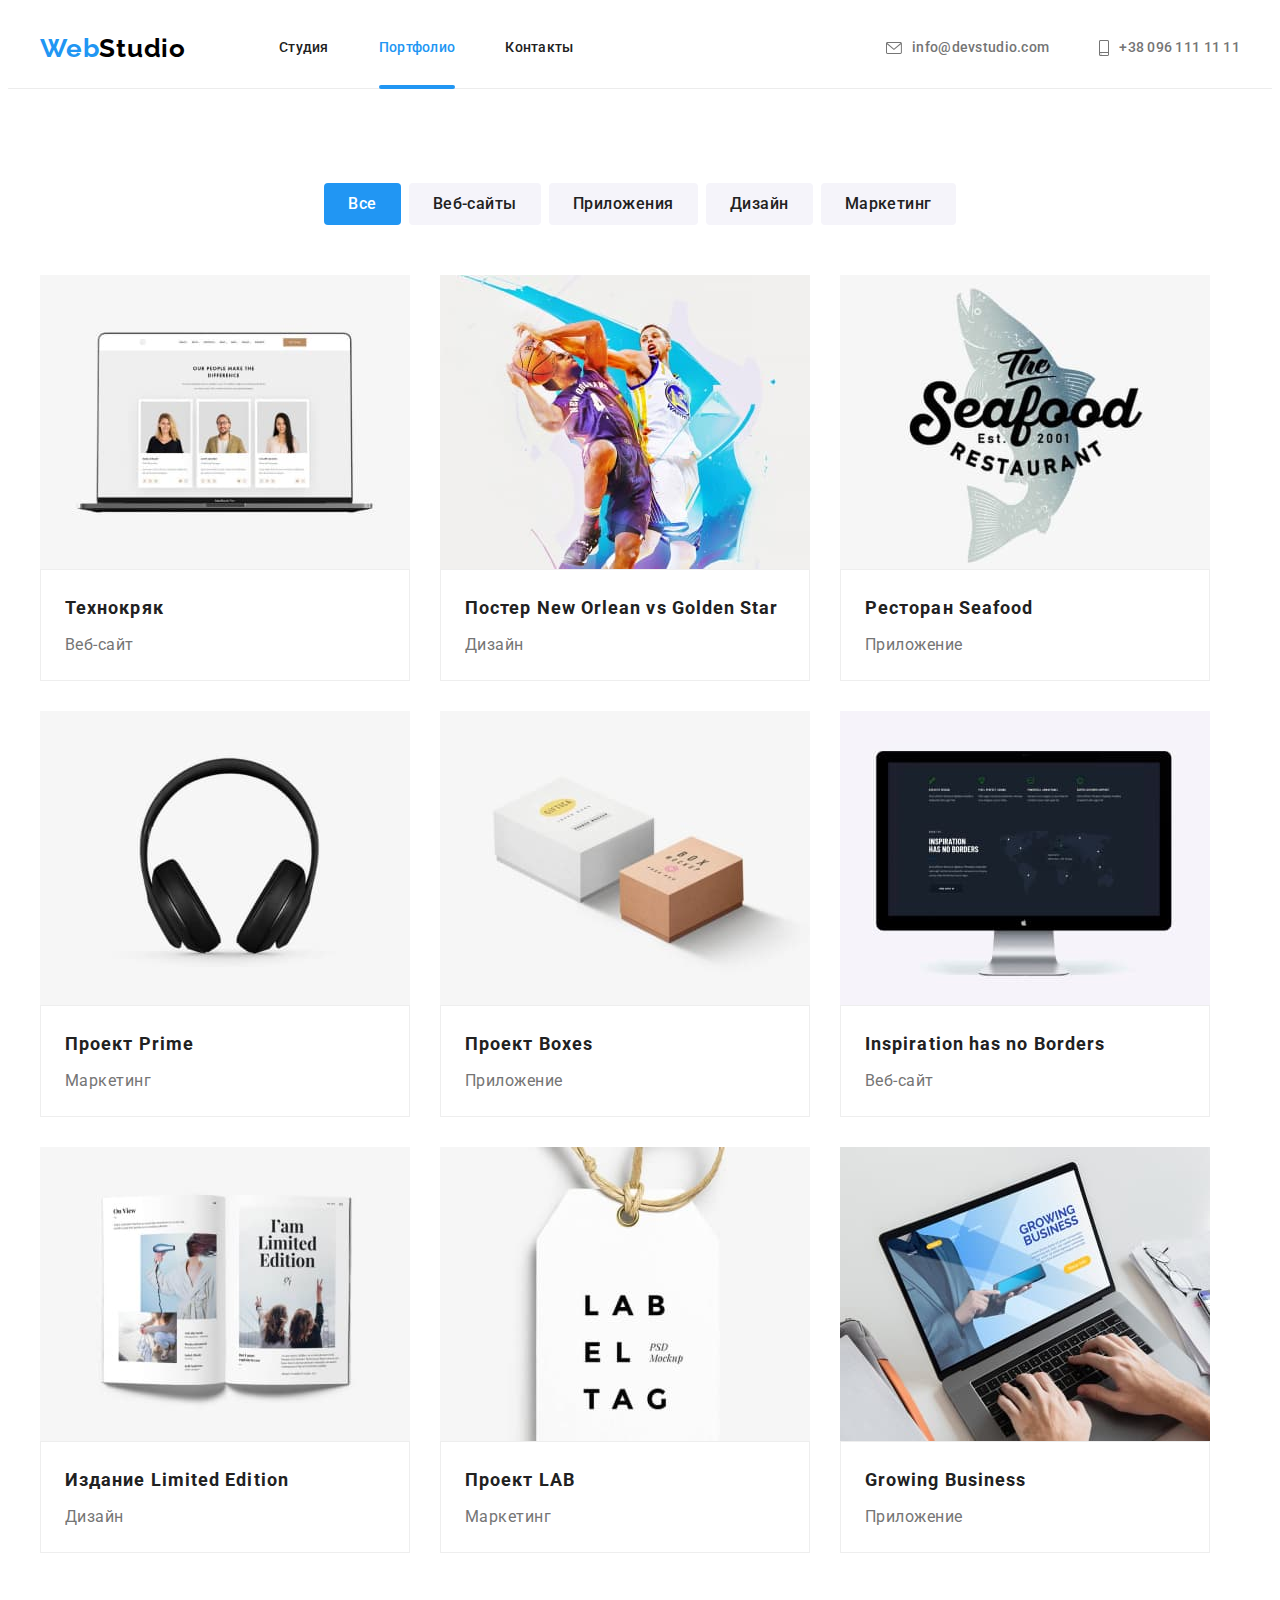
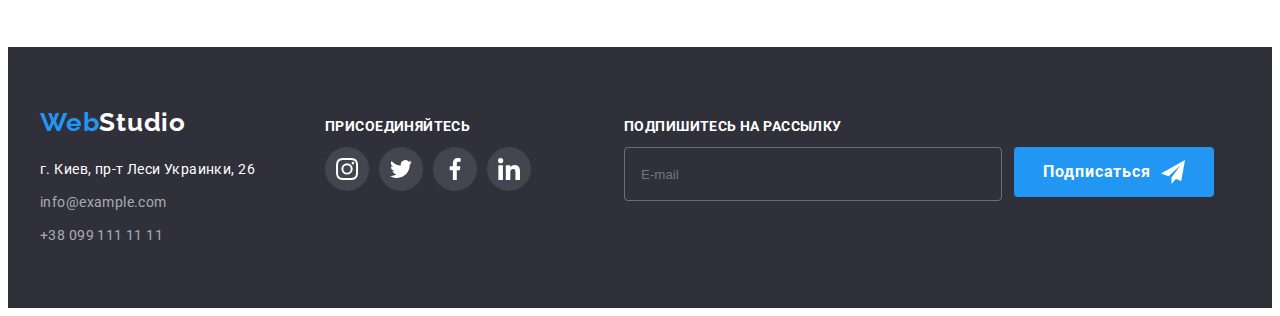
==== commit 66a03c2d: "додає outline" ====
--- a/portfolio.html
+++ b/portfolio.html
@@ -336,7 +336,7 @@
 
         <div class="email-input">
           <h2 class="footer-titles">Подпишитесь на рассылку</h2>
-          <div class="subscribe-area">
+          <form name="subscribe-area" class="subscribe-form">
             <label for="user_email"></label>
             <input
               type="email"
@@ -350,7 +350,7 @@
                 >Подписаться
                 <svg class="icon-send"><use href="./images/icons.svg#icon-icon-send"></use></svg></span>
             </button>
-          </div>
+          </form>
         </div>
       </div>
     </footer>
--- a/css/styles.css
+++ b/css/styles.css
@@ -739,6 +739,7 @@
   border-radius: 4px;
   margin-right: 12px;
   padding-left: 16px;
+  outline: none;
 
   background-color: transparent;
 
@@ -918,6 +919,7 @@
   height: 40px;
   border: 1px solid rgba(33, 33, 33, 0.2);
   border-radius: 4px;
+  outline: none;
 }
 
 .form-field {
@@ -1015,6 +1017,7 @@
   clip-path: inset(100%);
   clip: rect(0 0 0 0);
   overflow: hidden;
+  outline: none;
 }
 
 .agreements:checked + .checkbox-icon {
